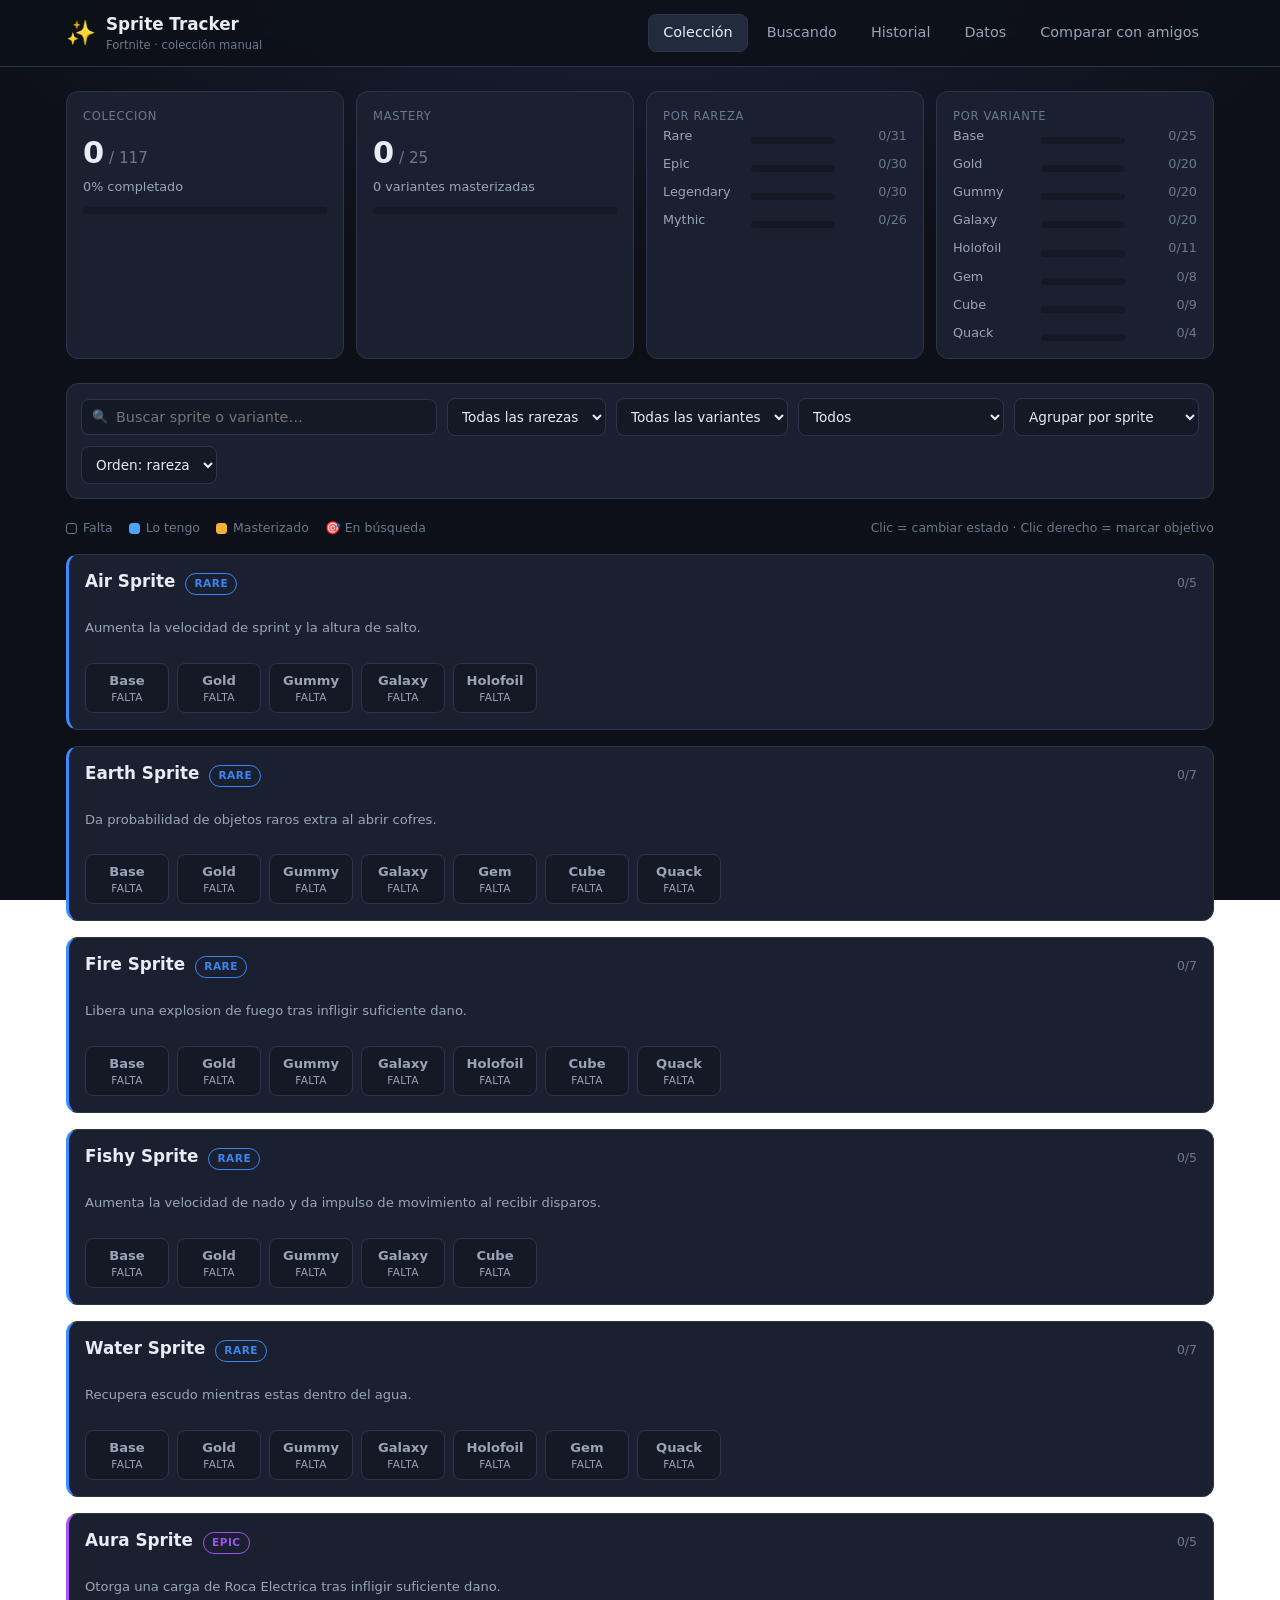
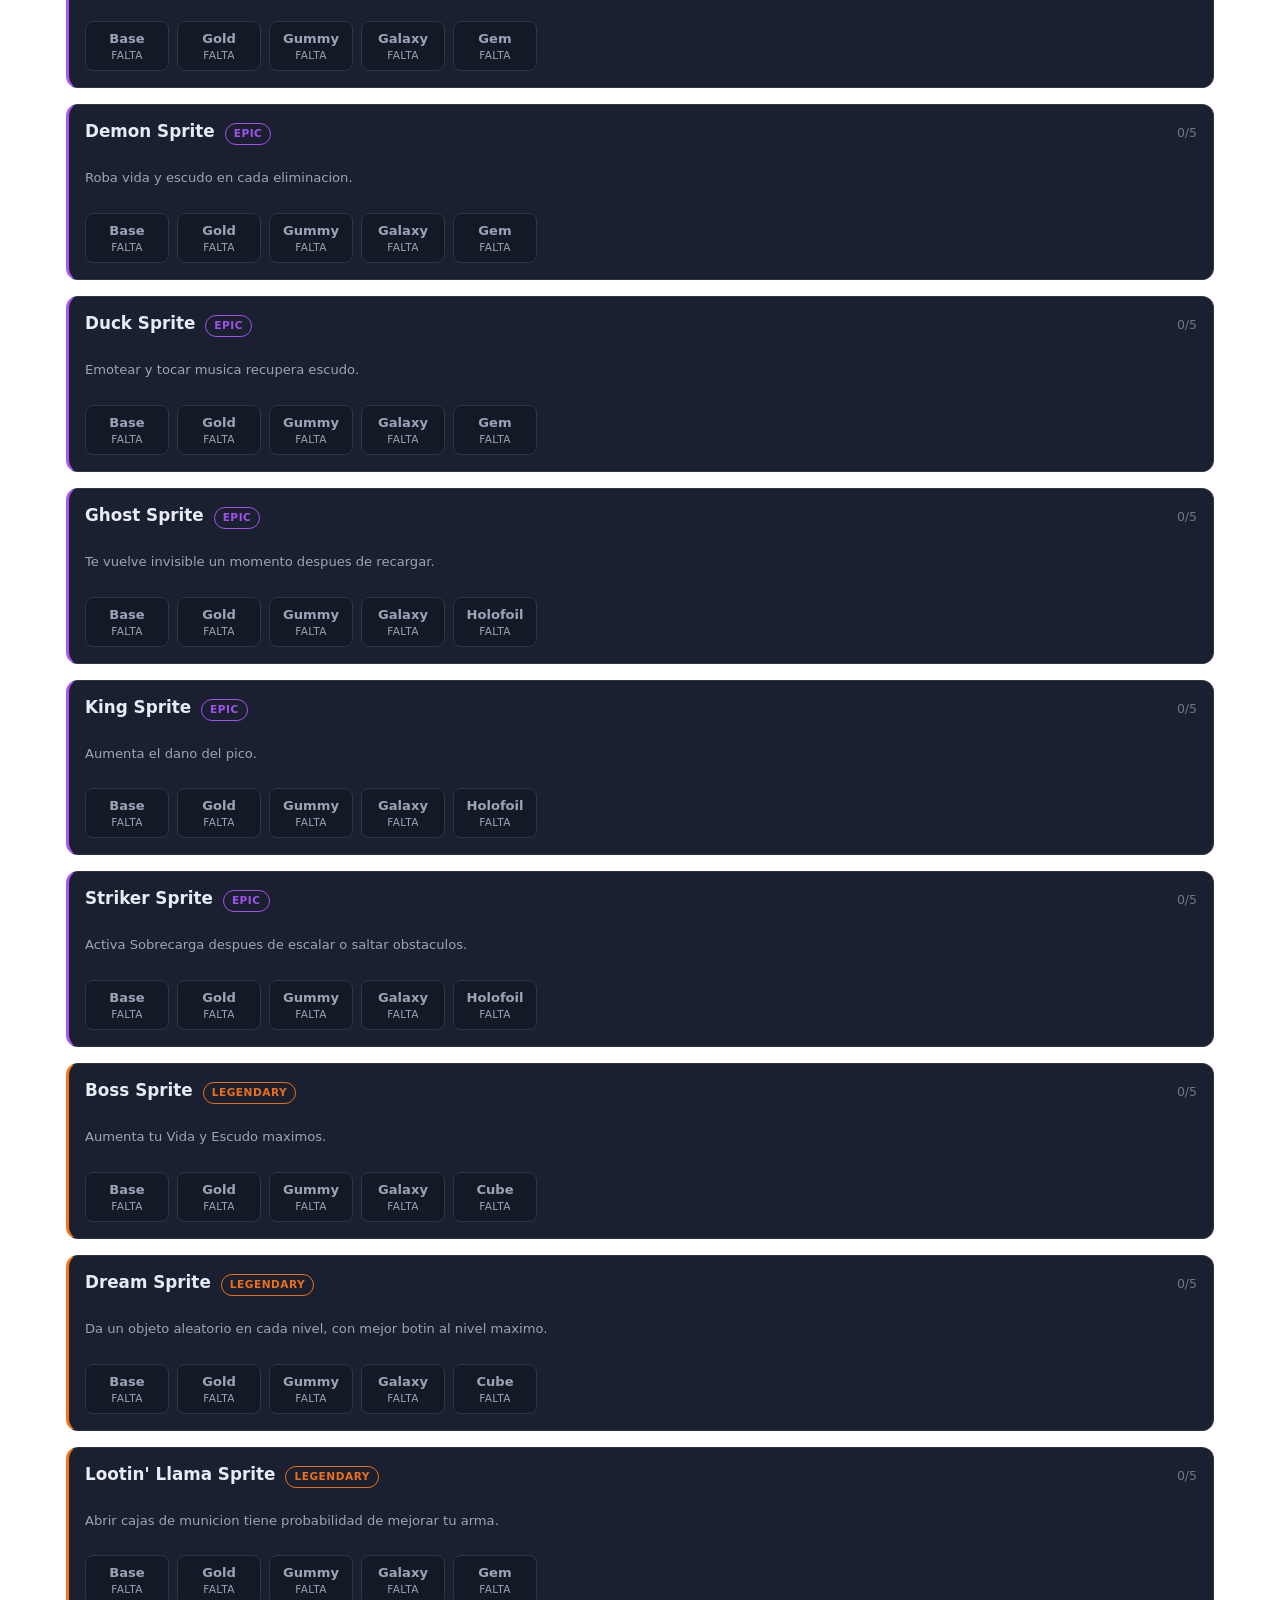
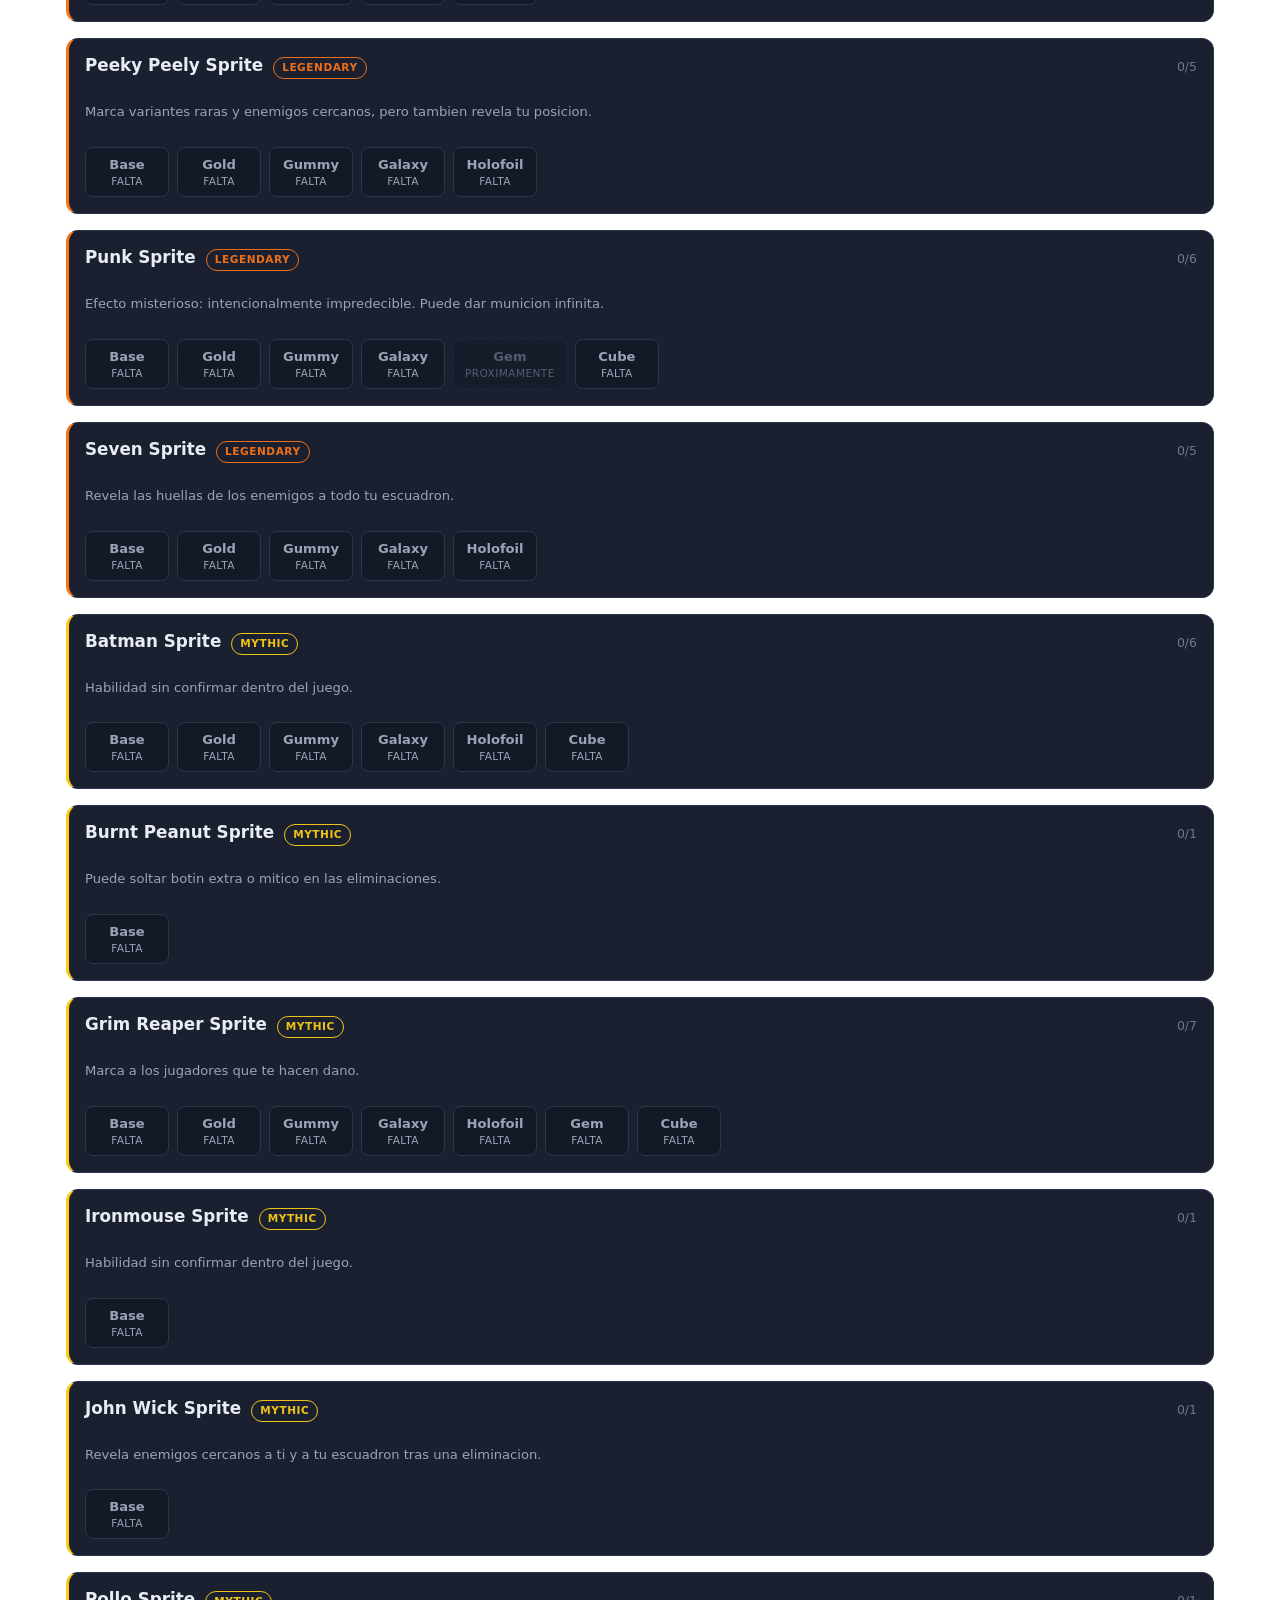
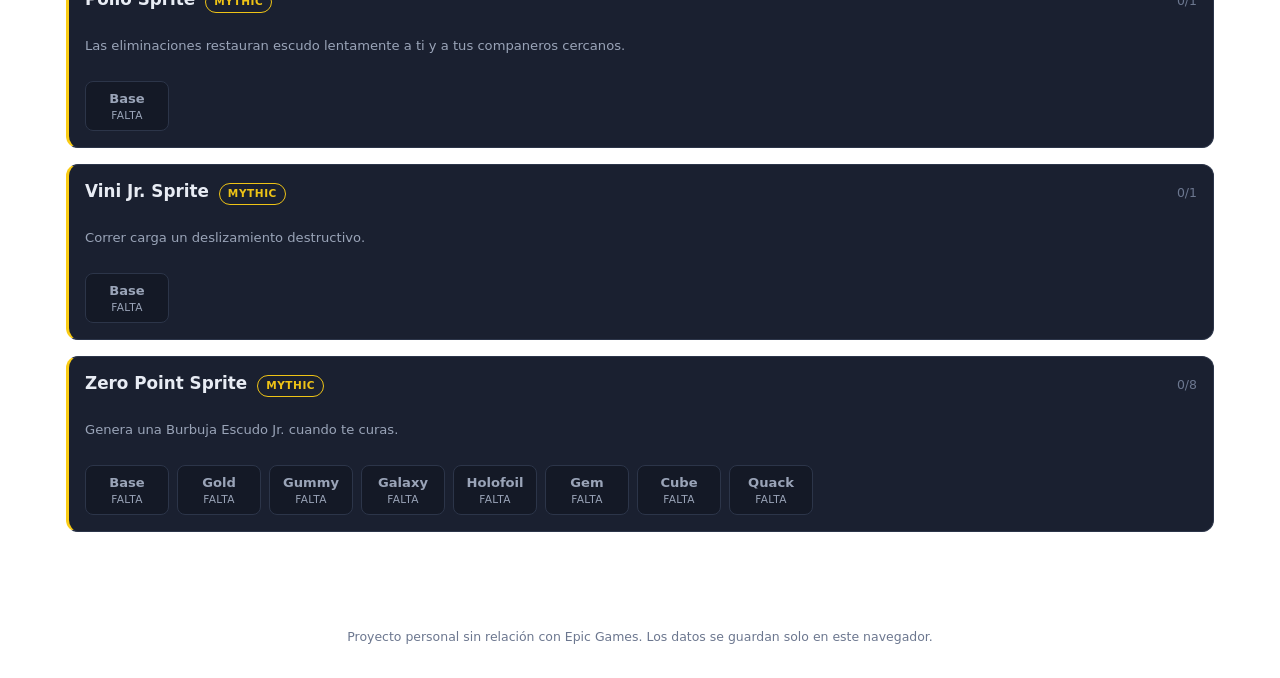
==== index.html @ b8245df4 "Sprite Tracker: checklist de Sprites de Fortnite Sitio estatico sin build ni servidor para llevar la" ====
<!DOCTYPE html>
<html lang="es">
<head>
<meta charset="utf-8">
<meta name="viewport" content="width=device-width, initial-scale=1">
<title>Sprite Tracker — Colección de Sprites de Fortnite</title>
<meta name="description" content="Checklist manual de los Sprites de Fortnite: variantes, mastery, estadísticas y comparación con amigos. Sin cuenta, sin servidor.">
<link rel="icon" href="data:image/svg+xml,<svg xmlns='http://www.w3.org/2000/svg' viewBox='0 0 100 100'><text y='.9em' font-size='90'>✨</text></svg>">
<link rel="stylesheet" href="css/styles.css">
</head>
<body>

<header class="topbar">
  <div class="topbar-inner">
    <div class="brand">
      <span class="logo">✨</span>
      <span>Sprite Tracker<small>Fortnite · colección manual</small></span>
    </div>
    <nav class="nav">
      <a href="#" data-tab="coleccion" class="active">Colección</a>
      <a href="#" data-tab="hunt">Buscando</a>
      <a href="#" data-tab="historial">Historial</a>
      <a href="#" data-tab="datos">Datos</a>
      <a href="compare.html">Comparar con amigos</a>
    </nav>
  </div>
</header>

<main class="wrap">

  <div id="error" hidden class="error-banner"></div>

  <div class="stats" id="stats"></div>

  <!-- ===== Colección ===== -->
  <section data-panel="coleccion">
    <div class="controls">
      <div class="search"><input id="search" type="search" placeholder="Buscar sprite o variante…" autocomplete="off"></div>
      <select id="f-rarity"><option value="all">Todas las rarezas</option></select>
      <select id="f-variant"><option value="all">Todas las variantes</option></select>
      <select id="f-status">
        <option value="all">Todos</option>
        <option value="missing">Me faltan</option>
        <option value="owned">Ya los tengo</option>
        <option value="mastered">Masterizados</option>
        <option value="hunt">En mi lista de búsqueda</option>
      </select>
      <select id="f-group">
        <option value="sprite">Agrupar por sprite</option>
        <option value="variant">Agrupar por variante</option>
        <option value="rarity">Agrupar por rareza</option>
      </select>
      <select id="f-sort">
        <option value="rarity">Orden: rareza</option>
        <option value="name">Orden: A-Z</option>
      </select>
    </div>

    <div class="legend">
      <span><i style="background:transparent"></i> Falta</span>
      <span><i style="background:#4da3ff;color:#4da3ff"></i> Lo tengo</span>
      <span><i style="background:#f2b134;color:#f2b134"></i> Masterizado</span>
      <span>🎯 En búsqueda</span>
      <span style="margin-left:auto">Clic = cambiar estado · Clic derecho = marcar objetivo</span>
    </div>

    <div class="groups" id="groups"></div>
  </section>

  <!-- ===== Buscando ahora ===== -->
  <section data-panel="hunt" hidden>
    <div class="card">
      <h2>🎯 Buscando ahora</h2>
      <p class="hint">Tus objetivos para la próxima partida. Al marcar uno como obtenido sale solo de esta lista.</p>
      <div id="hunt"></div>
    </div>
  </section>

  <!-- ===== Historial ===== -->
  <section data-panel="historial" hidden>
    <div class="card">
      <h2>📖 Historial</h2>
      <p class="hint">Cada variante con la fecha en la que la conseguiste, de la más reciente a la más antigua.</p>
      <div id="historial"></div>
    </div>
  </section>

  <!-- ===== Datos ===== -->
  <section data-panel="datos" hidden>
    <div class="card">
      <h2>🔗 Tu código para compartir</h2>
      <p class="hint">Toda tu colección cabe en este código. Mándaselo a un amigo y podrá comparar su lista con la tuya al instante. No hace falta que ninguno de los dos cree una cuenta.</p>
      <div class="code-box">
        <input id="my-code" readonly>
        <button class="btn btn-primary btn-sm" id="copy-code">Copiar código</button>
        <button class="btn btn-sm" id="copy-link">Copiar link</button>
      </div>
    </div>

    <div class="card">
      <h2>💾 Respaldo completo</h2>
      <p class="hint">El archivo JSON guarda todo: estados, fechas, notas, lista de búsqueda y amigos guardados. Úsalo para cambiar de navegador o de computadora.</p>
      <div class="row">
        <button class="btn btn-primary" id="export">Exportar JSON</button>
        <button class="btn" id="import-btn">Importar JSON</button>
        <input type="file" id="import" accept="application/json,.json" hidden>
        <button class="btn btn-danger" id="reset" style="margin-left:auto">Borrar todo</button>
      </div>
    </div>

    <div class="card">
      <h2>🧩 Actualizar el catálogo</h2>
      <p class="hint" id="catalog-info"></p>
      <p class="hint" style="margin:0">Cuando salga una temporada nueva solo hay que agregar los sprites al final de <code>data/sprites.json</code>. No se toca nada de código y los códigos compartidos siguen funcionando.</p>
    </div>
  </section>

</main>

<footer>
  Proyecto personal sin relación con Epic Games. Los datos se guardan solo en este navegador.
</footer>

<script type="module" src="js/app.js"></script>
</body>
</html>
---- css/styles.css ----
/* ===== Tokens ===== */
:root {
  --bg:        #0d1017;
  --bg-2:      #141926;
  --surface:   #1a2030;
  --surface-2: #222a3d;
  --line:      #2c3549;
  --text:      #e8ecf4;
  --text-dim:  #9aa4b8;
  --text-mute: #6c778f;
  --accent:    #4da3ff;
  --ok:        #35d07f;
  --warn:      #f5a524;
  --danger:    #f2555a;
  --gold:      #f2b134;

  --radius: 12px;
  --radius-sm: 8px;
  --shadow: 0 8px 24px rgba(0, 0, 0, .35);
  --font: 'Segoe UI', system-ui, -apple-system, sans-serif;
}

* { box-sizing: border-box; }

body {
  margin: 0;
  font-family: var(--font);
  background: radial-gradient(1200px 600px at 50% -10%, #1b2440 0%, var(--bg) 60%);
  background-attachment: fixed;
  color: var(--text);
  line-height: 1.5;
  min-height: 100vh;
}

h1, h2, h3 { margin: 0; line-height: 1.25; }
button { font-family: inherit; }

/* ===== Layout ===== */
.wrap { max-width: 1180px; margin: 0 auto; padding: 0 16px 64px; }

.topbar {
  position: sticky; top: 0; z-index: 30;
  background: rgba(13, 16, 23, .88);
  backdrop-filter: blur(12px);
  border-bottom: 1px solid var(--line);
}
.topbar-inner {
  max-width: 1180px; margin: 0 auto; padding: 12px 16px;
  display: flex; align-items: center; gap: 16px; flex-wrap: wrap;
}
.brand { display: flex; align-items: center; gap: 10px; font-weight: 700; font-size: 1.05rem; }
.brand .logo { font-size: 1.5rem; }
.brand small { display: block; font-weight: 400; font-size: .72rem; color: var(--text-mute); }

.nav { display: flex; gap: 4px; margin-left: auto; flex-wrap: wrap; }
.nav a {
  color: var(--text-dim); text-decoration: none; padding: 7px 14px;
  border-radius: var(--radius-sm); font-size: .9rem; font-weight: 500;
  border: 1px solid transparent;
}
.nav a:hover { background: var(--surface); color: var(--text); }
.nav a.active { background: var(--surface-2); color: var(--text); border-color: var(--line); }

/* ===== Botones ===== */
.btn {
  background: var(--surface); color: var(--text);
  border: 1px solid var(--line); border-radius: var(--radius-sm);
  padding: 8px 14px; font-size: .875rem; font-weight: 500; cursor: pointer;
  transition: background .12s, border-color .12s;
}
.btn:hover { background: var(--surface-2); border-color: #3a4762; }
.btn-primary { background: var(--accent); border-color: var(--accent); color: #06101f; font-weight: 600; }
.btn-primary:hover { background: #6bb4ff; border-color: #6bb4ff; }
.btn-danger:hover { background: #3a1f24; border-color: var(--danger); color: #ffb3b6; }
.btn-sm { padding: 5px 10px; font-size: .8rem; }

/* ===== Panel de estadisticas ===== */
.stats { display: grid; grid-template-columns: repeat(auto-fit, minmax(210px, 1fr)); gap: 12px; margin: 24px 0; }
.stat {
  background: var(--surface); border: 1px solid var(--line);
  border-radius: var(--radius); padding: 16px;
}
.stat-label { font-size: .72rem; text-transform: uppercase; letter-spacing: .06em; color: var(--text-mute); }
.stat-value { font-size: 1.9rem; font-weight: 700; margin: 4px 0 2px; font-variant-numeric: tabular-nums; }
.stat-value small { font-size: .95rem; font-weight: 500; color: var(--text-mute); }
.stat-sub { font-size: .8rem; color: var(--text-dim); }

.bar { height: 7px; background: var(--bg-2); border-radius: 99px; overflow: hidden; margin-top: 10px; }
.bar > i { display: block; height: 100%; border-radius: 99px; background: var(--accent); transition: width .3s; }

.breakdown { display: grid; gap: 9px; }
.breakdown-row { display: grid; grid-template-columns: 78px 1fr 62px; gap: 10px; align-items: center; font-size: .8rem; }
.breakdown-row .name { color: var(--text-dim); white-space: nowrap; overflow: hidden; text-overflow: ellipsis; }
.breakdown-row .num { text-align: right; color: var(--text-mute); font-variant-numeric: tabular-nums; }

/* ===== Controles ===== */
.controls {
  background: var(--surface); border: 1px solid var(--line);
  border-radius: var(--radius); padding: 14px; margin-bottom: 20px;
  display: flex; gap: 10px; flex-wrap: wrap; align-items: center;
}
.search { flex: 1 1 220px; position: relative; }
.search input {
  width: 100%; padding: 9px 12px 9px 34px;
  background: var(--bg-2); border: 1px solid var(--line); border-radius: var(--radius-sm);
  color: var(--text); font-size: .9rem; font-family: inherit;
}
.search input:focus { outline: none; border-color: var(--accent); }
.search::before { content: '🔍'; position: absolute; left: 11px; top: 50%; transform: translateY(-50%); font-size: .82rem; opacity: .6; }

select {
  padding: 9px 10px; background: var(--bg-2); color: var(--text);
  border: 1px solid var(--line); border-radius: var(--radius-sm);
  font-size: .85rem; font-family: inherit; cursor: pointer;
}
select:focus { outline: none; border-color: var(--accent); }

/* ===== Grid de sprites ===== */
.groups { display: grid; gap: 16px; }

.group {
  background: var(--surface); border: 1px solid var(--line);
  border-left: 3px solid var(--group-color, var(--line));
  border-radius: var(--radius); padding: 16px;
}
.group-head { display: flex; align-items: baseline; gap: 10px; flex-wrap: wrap; margin-bottom: 12px; }
.group-title { font-size: 1.05rem; font-weight: 650; }
.group-meta { font-size: .82rem; color: var(--text-dim); flex: 1 1 100%; }
.group-count {
  margin-left: auto; font-size: .78rem; color: var(--text-mute);
  font-variant-numeric: tabular-nums; white-space: nowrap;
}

.pill {
  font-size: .66rem; font-weight: 700; text-transform: uppercase; letter-spacing: .05em;
  padding: 2px 8px; border-radius: 99px; border: 1px solid currentColor; opacity: .95;
}

.variants { display: flex; gap: 8px; flex-wrap: wrap; }

/* ===== Botones de variante (el corazon del checklist) ===== */
.chip {
  display: flex; flex-direction: column; align-items: center; gap: 3px;
  min-width: 84px; padding: 9px 11px;
  background: var(--bg-2); color: var(--text-dim);
  border: 1.5px solid var(--line); border-radius: var(--radius-sm);
  cursor: pointer; position: relative;
  transition: transform .1s, border-color .12s, background .12s;
}
.chip:hover { transform: translateY(-2px); border-color: var(--chip-color); }
.chip .chip-name { font-size: .82rem; font-weight: 600; }
.chip .chip-state { font-size: .66rem; letter-spacing: .04em; text-transform: uppercase; }

.chip[data-status="1"] {
  background: color-mix(in srgb, var(--chip-color) 18%, var(--bg-2));
  border-color: var(--chip-color);
  color: var(--text);
}
.chip[data-status="2"] {
  background: color-mix(in srgb, var(--chip-color) 32%, var(--bg-2));
  border-color: var(--gold);
  color: #fff;
  box-shadow: 0 0 0 1px rgba(242, 177, 52, .35), 0 0 14px rgba(242, 177, 52, .18);
}
.chip[data-status="2"] .chip-state { color: var(--gold); }

.chip.hunted::after {
  content: '🎯'; position: absolute; top: -7px; right: -7px; font-size: .8rem;
  background: var(--bg); border-radius: 99px; padding: 1px 2px; line-height: 1;
}
.chip.unreleased { opacity: .45; border-style: dashed; cursor: not-allowed; }
.chip.unreleased:hover { transform: none; }

/* ===== Vista de comparacion ===== */
.compare-grid { display: grid; grid-template-columns: repeat(auto-fit, minmax(260px, 1fr)); gap: 14px; }
.bucket { background: var(--surface); border: 1px solid var(--line); border-radius: var(--radius); padding: 14px; }
.bucket h3 { font-size: .95rem; display: flex; align-items: center; gap: 8px; margin-bottom: 4px; }
.bucket .count { margin-left: auto; font-size: .8rem; color: var(--text-mute); font-variant-numeric: tabular-nums; }
.bucket-mine   { border-top: 3px solid var(--ok); }
.bucket-theirs { border-top: 3px solid var(--warn); }
.bucket-both   { border-top: 3px solid var(--accent); }
.bucket-none   { border-top: 3px solid var(--text-mute); }
.bucket ul { list-style: none; margin: 10px 0 0; padding: 0; max-height: 340px; overflow-y: auto; }
.bucket li {
  font-size: .82rem; padding: 5px 0; color: var(--text-dim);
  border-bottom: 1px solid rgba(255, 255, 255, .04);
  display: flex; gap: 8px; align-items: center;
}
.bucket li .v { font-size: .68rem; padding: 1px 7px; border-radius: 99px; border: 1px solid currentColor; }
.bucket .empty { color: var(--text-mute); font-size: .82rem; font-style: italic; padding: 8px 0; }

.code-box {
  display: flex; gap: 8px; flex-wrap: wrap; align-items: center;
  background: var(--bg-2); border: 1px solid var(--line);
  border-radius: var(--radius-sm); padding: 10px;
}
.code-box input {
  flex: 1 1 240px; background: transparent; border: none; color: var(--text);
  font-family: ui-monospace, 'Cascadia Code', Consolas, monospace; font-size: .82rem;
}
.code-box input:focus { outline: none; }

/* ===== Varios ===== */
.card { background: var(--surface); border: 1px solid var(--line); border-radius: var(--radius); padding: 18px; margin-bottom: 16px; }
.card h2 { font-size: 1.05rem; margin-bottom: 4px; }
.card p.hint { color: var(--text-dim); font-size: .85rem; margin: 0 0 14px; }

.row { display: flex; gap: 10px; flex-wrap: wrap; align-items: center; }

.timeline { list-style: none; margin: 0; padding: 0; }
.timeline li {
  display: grid; grid-template-columns: 96px 1fr; gap: 12px;
  padding: 9px 0; border-bottom: 1px solid var(--line); font-size: .86rem;
}
.timeline .date { color: var(--text-mute); font-variant-numeric: tabular-nums; font-size: .8rem; }

.toast {
  position: fixed; bottom: 20px; left: 50%; transform: translateX(-50%);
  background: var(--surface-2); border: 1px solid var(--line); color: var(--text);
  padding: 11px 20px; border-radius: 99px; box-shadow: var(--shadow);
  font-size: .87rem; z-index: 100; animation: pop .2s ease-out;
}
.toast.error { border-color: var(--danger); color: #ffb3b6; }
@keyframes pop { from { opacity: 0; transform: translate(-50%, 10px); } }

.error-banner {
  background: #3a1f24; border: 1px solid var(--danger); color: #ffc9cb;
  padding: 14px 16px; border-radius: var(--radius); margin: 24px 0;
  white-space: pre-wrap; font-size: .87rem;
}

.empty-state { text-align: center; padding: 48px 16px; color: var(--text-mute); }
.empty-state .big { font-size: 2.5rem; display: block; margin-bottom: 8px; }

.legend { display: flex; gap: 16px; flex-wrap: wrap; font-size: .78rem; color: var(--text-mute); margin-bottom: 16px; }
.legend span { display: flex; align-items: center; gap: 6px; }
.legend i { width: 11px; height: 11px; border-radius: 3px; border: 1.5px solid currentColor; display: inline-block; }

footer { text-align: center; color: var(--text-mute); font-size: .78rem; padding: 32px 16px; }
footer a { color: var(--text-dim); }

@media (max-width: 560px) {
  .chip { min-width: 0; flex: 1 1 calc(50% - 4px); }
  .stat-value { font-size: 1.6rem; }
  .breakdown-row { grid-template-columns: 66px 1fr 56px; }
}
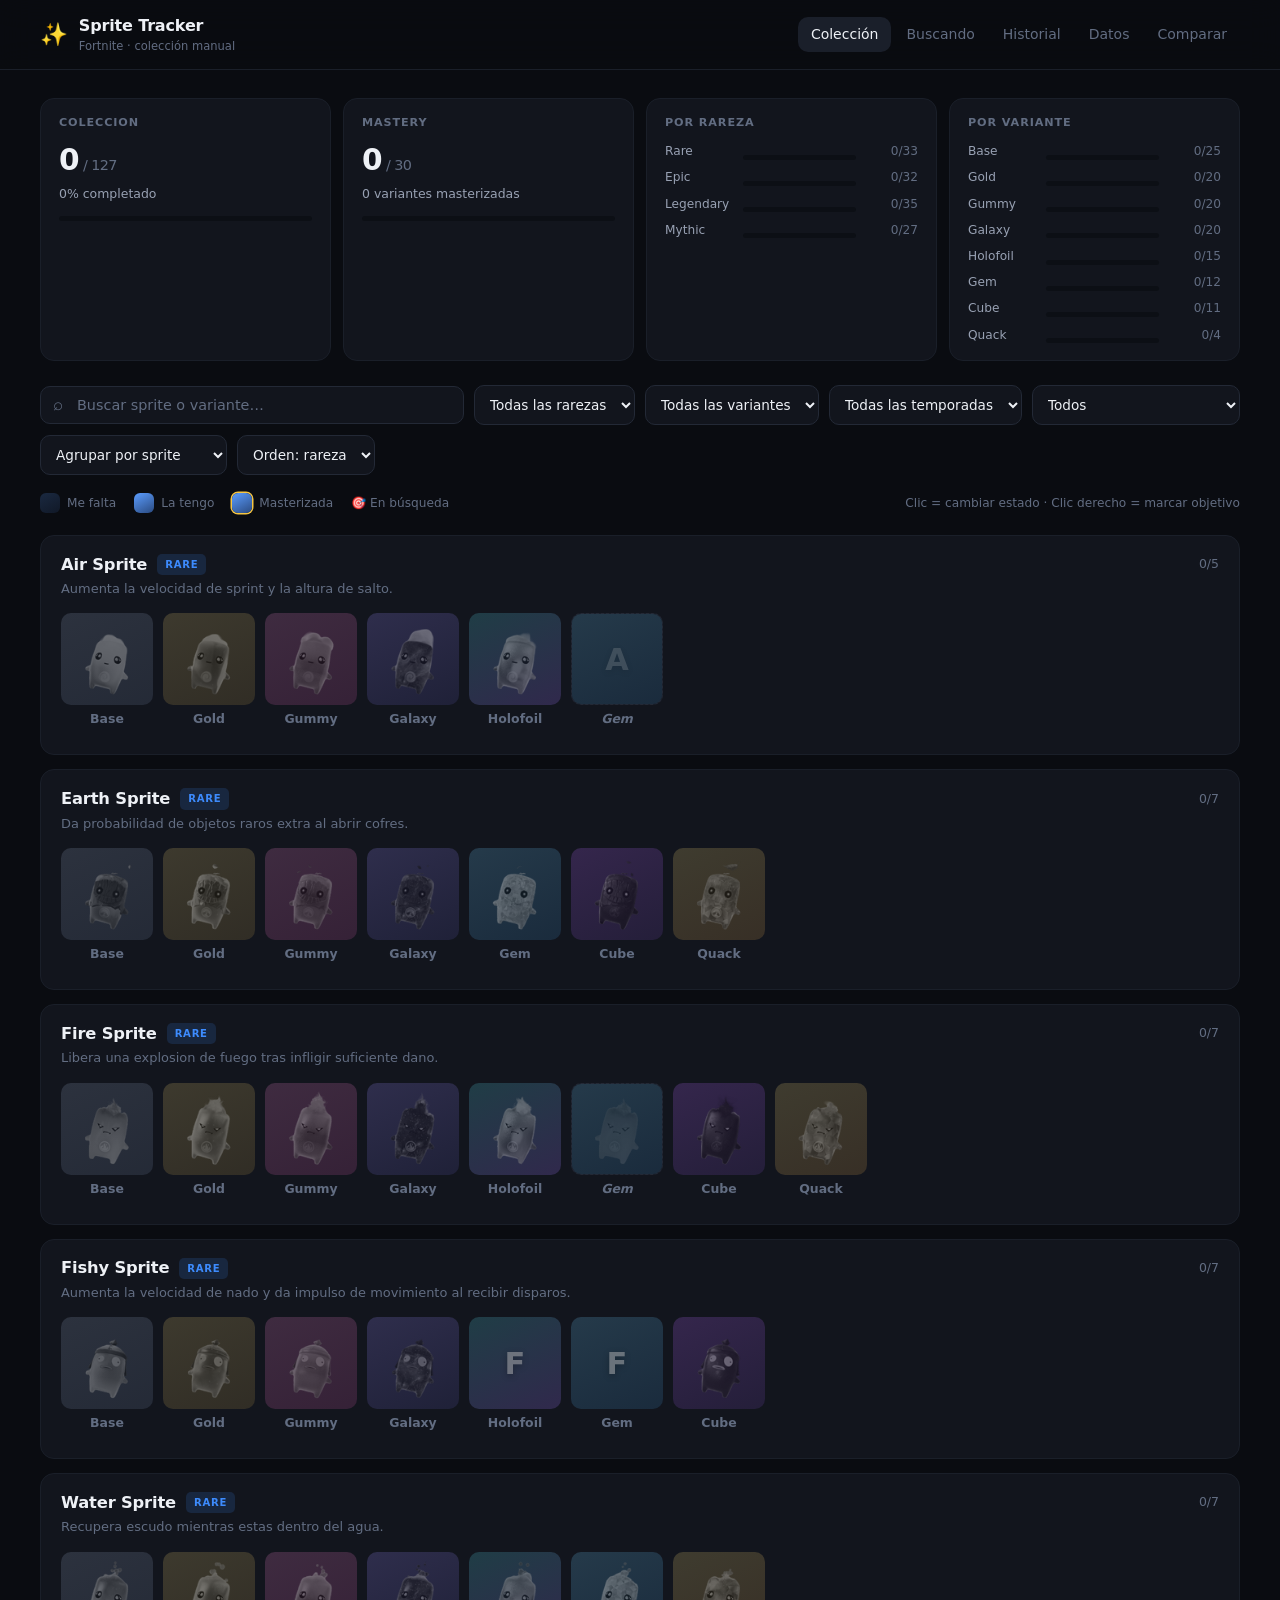
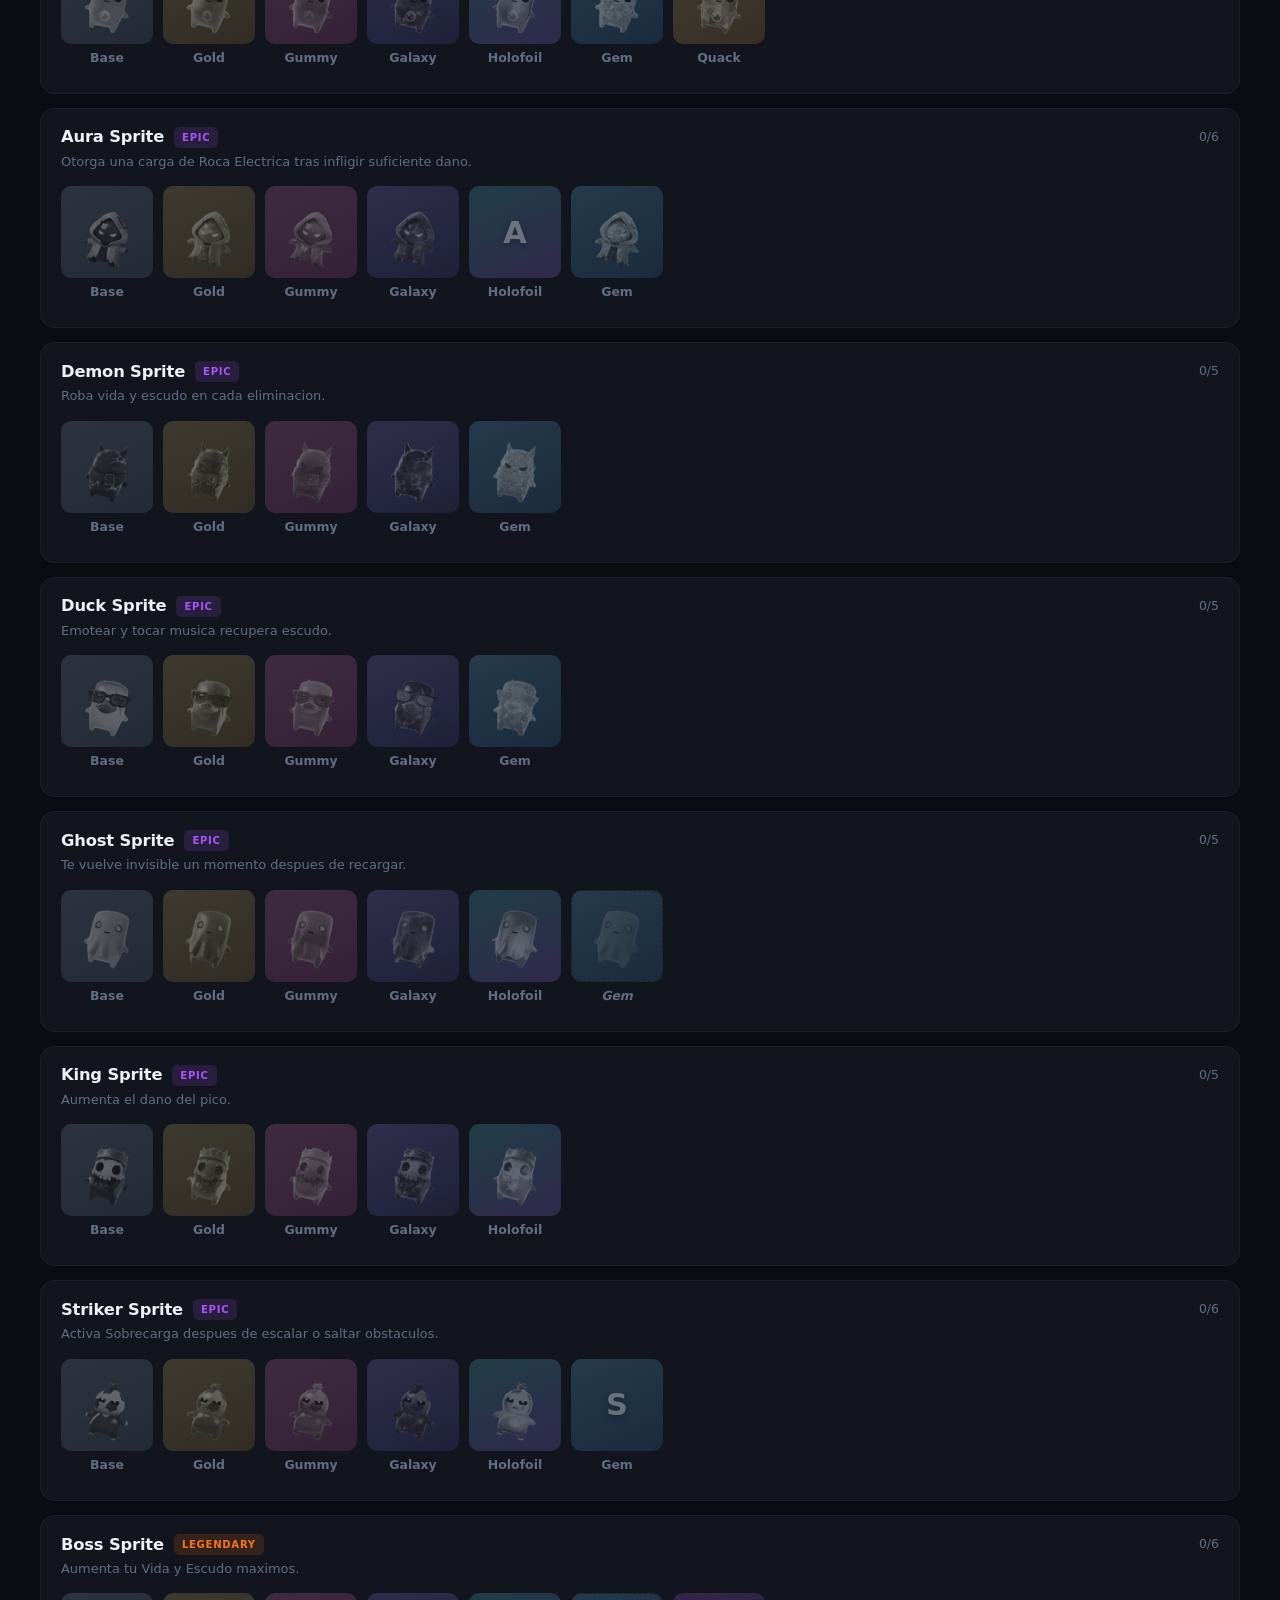
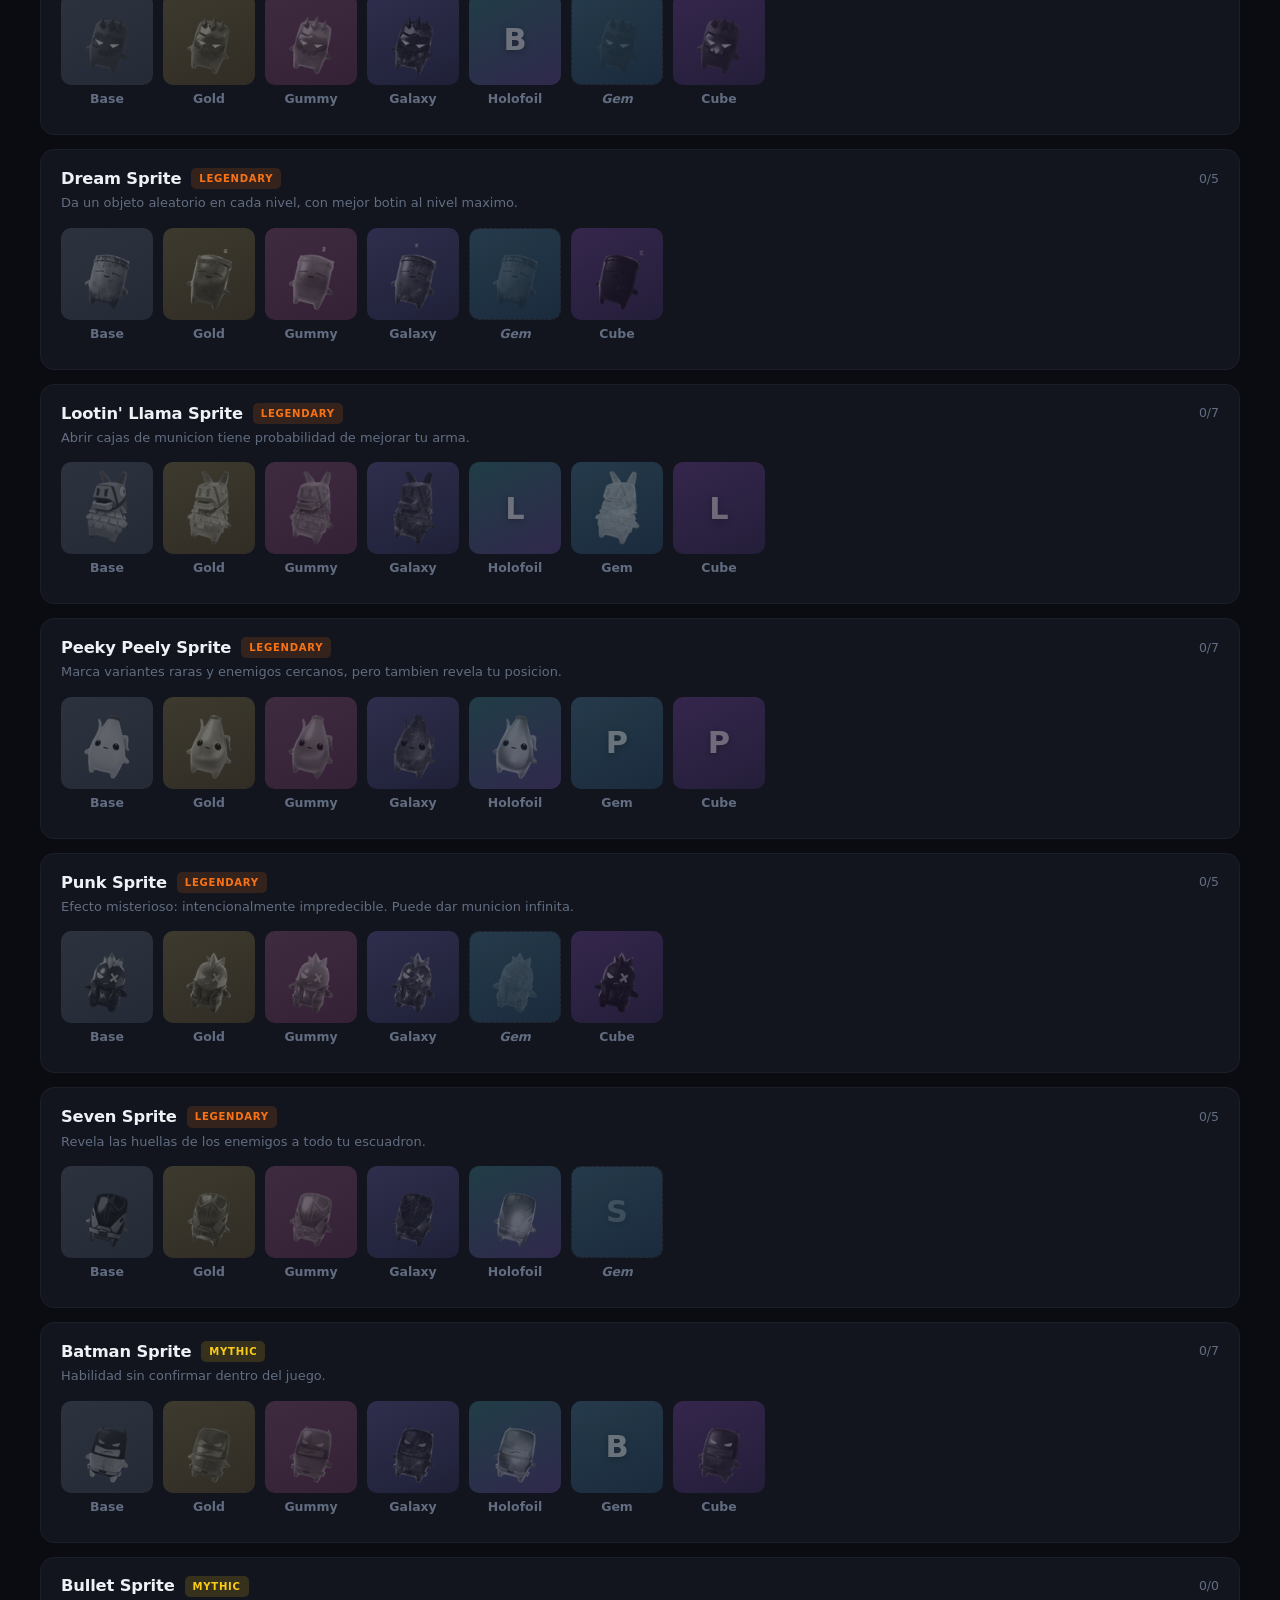
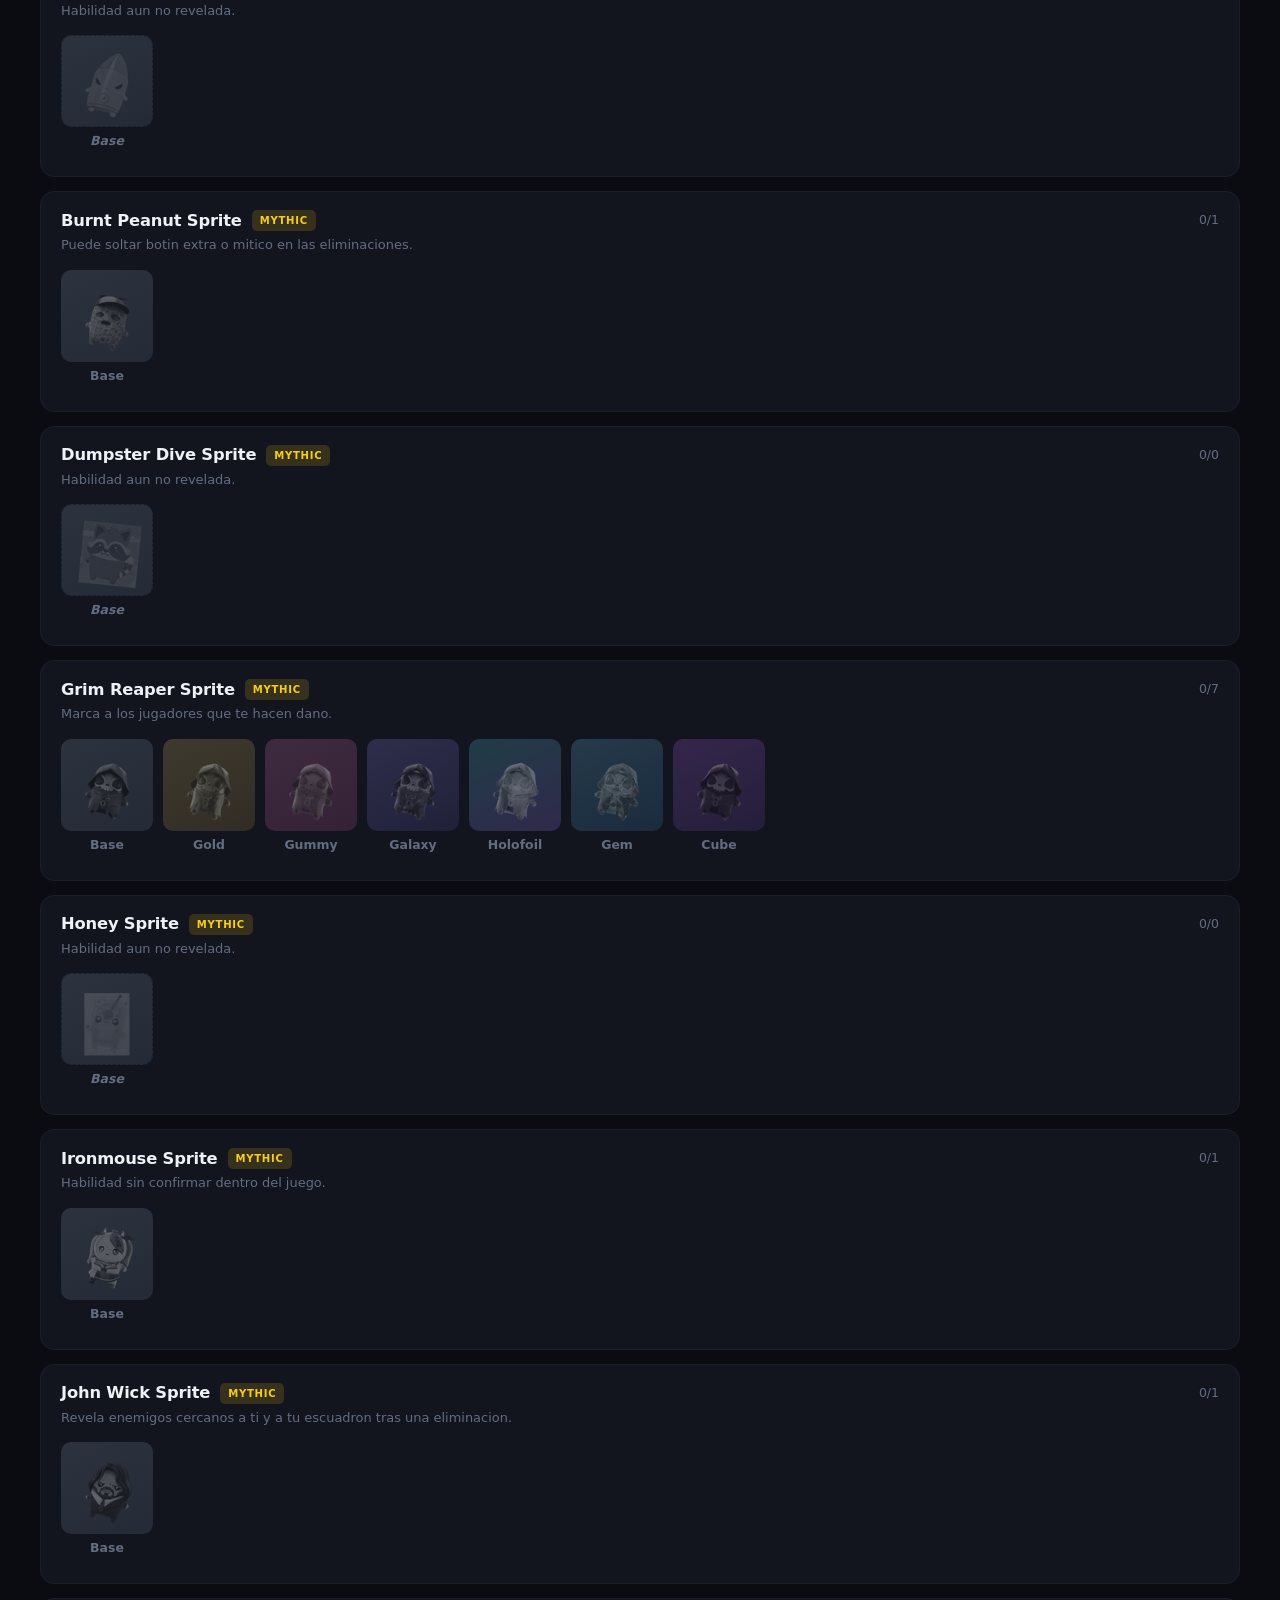
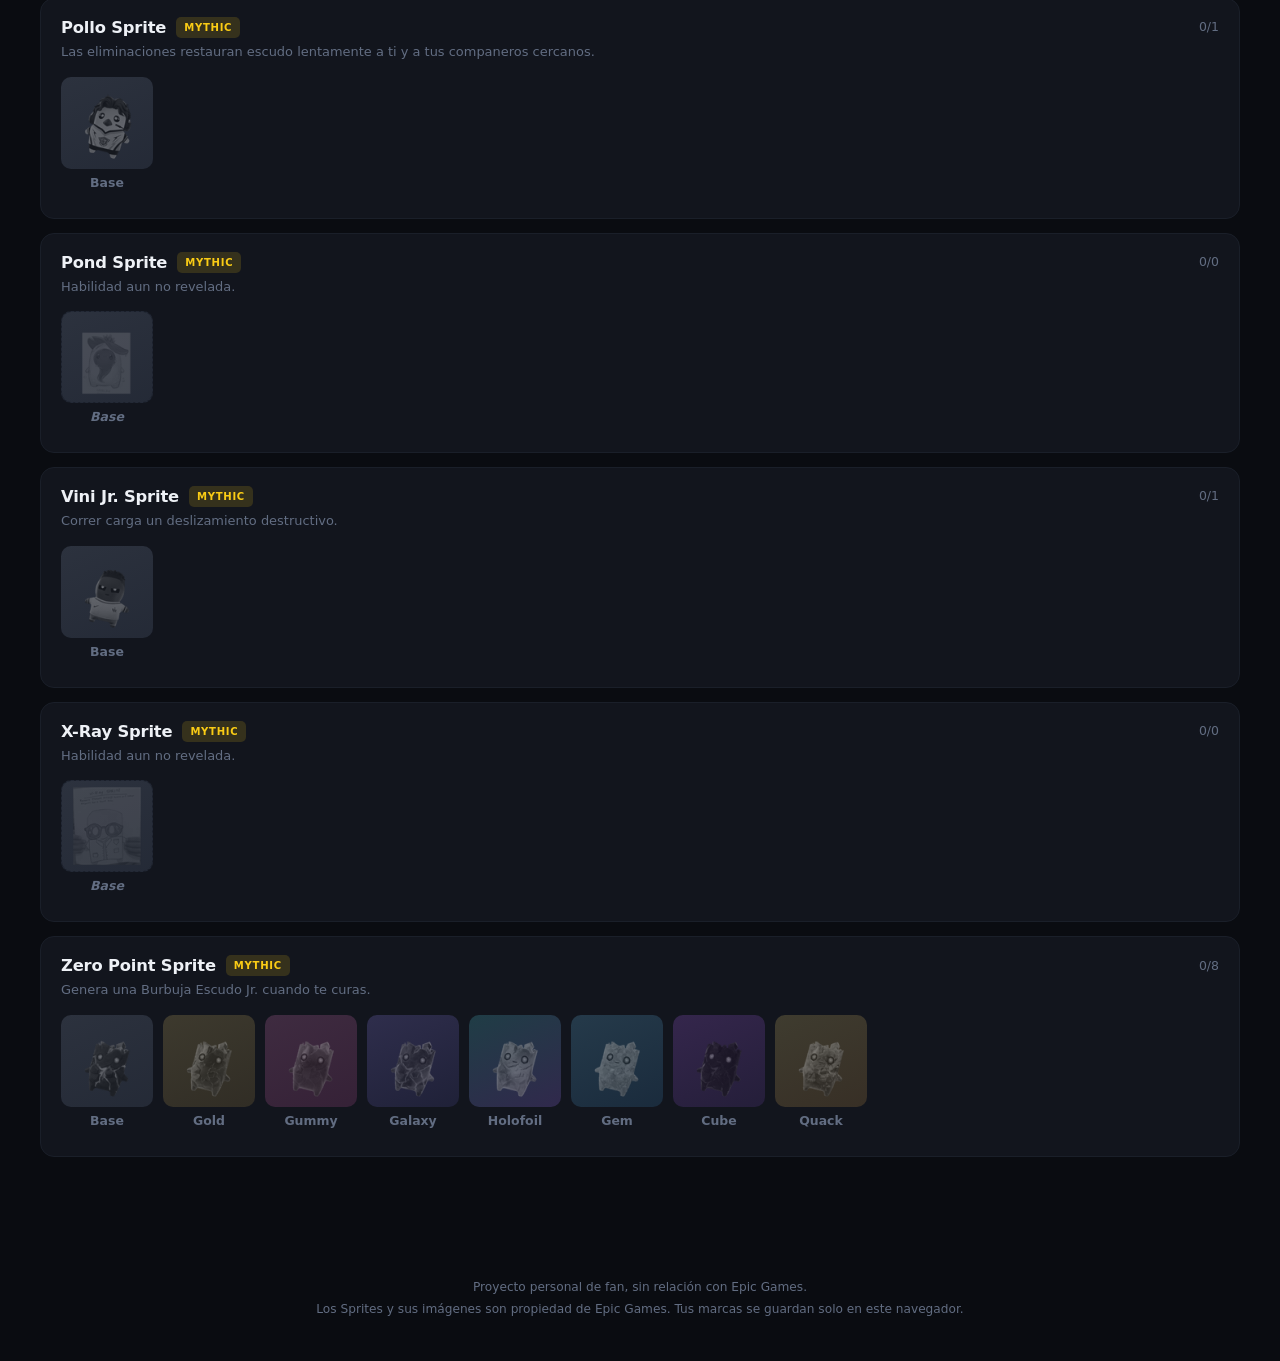
==== commit 845349db: "Imagenes, rediseno por variante, seguridad y documentacion Separa el orden de codificacion del de pr" ====
--- a/index.html
+++ b/index.html
@@ -2,9 +2,11 @@
 <html lang="es">
 <head>
 <meta charset="utf-8">
+<meta http-equiv="Content-Security-Policy" content="default-src 'none'; script-src 'self'; style-src 'self' 'unsafe-inline'; img-src 'self' data:; connect-src 'self'; base-uri 'none'; form-action 'none'">
 <meta name="viewport" content="width=device-width, initial-scale=1">
+<meta name="color-scheme" content="dark">
 <title>Sprite Tracker — Colección de Sprites de Fortnite</title>
-<meta name="description" content="Checklist manual de los Sprites de Fortnite: variantes, mastery, estadísticas y comparación con amigos. Sin cuenta, sin servidor.">
+<meta name="description" content="Checklist de los Sprites de Fortnite: variantes, mastery, estadísticas y comparación con amigos. Sin cuenta, sin servidor.">
 <link rel="icon" href="data:image/svg+xml,<svg xmlns='http://www.w3.org/2000/svg' viewBox='0 0 100 100'><text y='.9em' font-size='90'>✨</text></svg>">
 <link rel="stylesheet" href="css/styles.css">
 </head>
@@ -21,7 +23,7 @@
       <a href="#" data-tab="hunt">Buscando</a>
       <a href="#" data-tab="historial">Historial</a>
       <a href="#" data-tab="datos">Datos</a>
-      <a href="compare.html">Comparar con amigos</a>
+      <a href="compare.html">Comparar</a>
     </nav>
   </div>
 </header>
@@ -38,6 +40,7 @@
       <div class="search"><input id="search" type="search" placeholder="Buscar sprite o variante…" autocomplete="off"></div>
       <select id="f-rarity"><option value="all">Todas las rarezas</option></select>
       <select id="f-variant"><option value="all">Todas las variantes</option></select>
+      <select id="f-season"><option value="all">Todas las temporadas</option></select>
       <select id="f-status">
         <option value="all">Todos</option>
         <option value="missing">Me faltan</option>
@@ -57,9 +60,9 @@
     </div>
 
     <div class="legend">
-      <span><i style="background:transparent"></i> Falta</span>
-      <span><i style="background:#4da3ff;color:#4da3ff"></i> Lo tengo</span>
-      <span><i style="background:#f2b134;color:#f2b134"></i> Masterizado</span>
+      <span><i class="dim"></i> Me falta</span>
+      <span><i></i> La tengo</span>
+      <span><i class="master"></i> Masterizada</span>
       <span>🎯 En búsqueda</span>
       <span style="margin-left:auto">Clic = cambiar estado · Clic derecho = marcar objetivo</span>
     </div>
@@ -89,7 +92,7 @@
   <section data-panel="datos" hidden>
     <div class="card">
       <h2>🔗 Tu código para compartir</h2>
-      <p class="hint">Toda tu colección cabe en este código. Mándaselo a un amigo y podrá comparar su lista con la tuya al instante. No hace falta que ninguno de los dos cree una cuenta.</p>
+      <p class="hint">Toda tu colección cabe en este código. Mándaselo a un amigo y podrá comparar su lista con la tuya al instante, sin que ninguno de los dos cree una cuenta. Viaja después del <code>#</code> de la URL, así que ni GitHub ve qué sprites tienes.</p>
       <div class="code-box">
         <input id="my-code" readonly>
         <button class="btn btn-primary btn-sm" id="copy-code">Copiar código</button>
@@ -109,16 +112,17 @@
     </div>
 
     <div class="card">
-      <h2>🧩 Actualizar el catálogo</h2>
+      <h2>🧩 Catálogo</h2>
       <p class="hint" id="catalog-info"></p>
-      <p class="hint" style="margin:0">Cuando salga una temporada nueva solo hay que agregar los sprites al final de <code>data/sprites.json</code>. No se toca nada de código y los códigos compartidos siguen funcionando.</p>
+      <p class="hint" style="margin:0">Cuando salga una temporada nueva solo hay que agregar los sprites al final de <code>data/sprites.json</code> y sus claves al final de <code>codeOrder</code>. No se toca nada de código y los links ya compartidos siguen funcionando.</p>
     </div>
   </section>
 
 </main>
 
 <footer>
-  Proyecto personal sin relación con Epic Games. Los datos se guardan solo en este navegador.
+  Proyecto personal de fan, sin relación con Epic Games.<br>
+  Los Sprites y sus imágenes son propiedad de Epic Games. Tus marcas se guardan solo en este navegador.
 </footer>
 
 <script type="module" src="js/app.js"></script>
--- a/css/styles.css
+++ b/css/styles.css
@@ -1,22 +1,28 @@
-/* ===== Tokens ===== */
+/* =========================================================
+   Sprite Tracker — sistema visual
+   Estructura minimalista, color pleno por variante.
+   Los colores de variante NO viven aqui: los inyecta render.js
+   desde data/sprites.json como --v1 / --v2, para que agregar
+   una variante nueva no obligue a tocar el CSS.
+   ========================================================= */
+
 :root {
-  --bg:        #0d1017;
-  --bg-2:      #141926;
-  --surface:   #1a2030;
-  --surface-2: #222a3d;
-  --line:      #2c3549;
-  --text:      #e8ecf4;
-  --text-dim:  #9aa4b8;
-  --text-mute: #6c778f;
-  --accent:    #4da3ff;
-  --ok:        #35d07f;
-  --warn:      #f5a524;
-  --danger:    #f2555a;
-  --gold:      #f2b134;
-
-  --radius: 12px;
-  --radius-sm: 8px;
-  --shadow: 0 8px 24px rgba(0, 0, 0, .35);
+  --bg:        #0a0c11;
+  --surface:   #12151d;
+  --surface-2: #1a1f2a;
+  --line:      #232936;
+  --line-soft: #1a1f29;
+  --text:      #eef1f6;
+  --text-dim:  #98a1b3;
+  --text-mute: #626d82;
+  --accent:    #5b9dff;
+  --gold:      #f5c542;
+  --ok:        #34d399;
+  --warn:      #fbbf24;
+  --danger:    #f87171;
+
+  --r:    14px;
+  --r-sm: 10px;
   --font: 'Segoe UI', system-ui, -apple-system, sans-serif;
 }
 
@@ -25,222 +31,300 @@
 body {
   margin: 0;
   font-family: var(--font);
-  background: radial-gradient(1200px 600px at 50% -10%, #1b2440 0%, var(--bg) 60%);
-  background-attachment: fixed;
+  background: var(--bg);
   color: var(--text);
   line-height: 1.5;
   min-height: 100vh;
-}
-
-h1, h2, h3 { margin: 0; line-height: 1.25; }
-button { font-family: inherit; }
-
-/* ===== Layout ===== */
-.wrap { max-width: 1180px; margin: 0 auto; padding: 0 16px 64px; }
+  -webkit-font-smoothing: antialiased;
+}
+
+h1, h2, h3 { margin: 0; line-height: 1.2; font-weight: 600; }
+button, input, select { font-family: inherit; }
+
+.wrap { max-width: 1240px; margin: 0 auto; padding: 0 20px 80px; }
+
+/* ================= Barra superior ================= */
 
 .topbar {
   position: sticky; top: 0; z-index: 30;
-  background: rgba(13, 16, 23, .88);
-  backdrop-filter: blur(12px);
-  border-bottom: 1px solid var(--line);
+  background: rgba(10, 12, 17, .82);
+  backdrop-filter: blur(16px);
+  border-bottom: 1px solid var(--line-soft);
 }
 .topbar-inner {
-  max-width: 1180px; margin: 0 auto; padding: 12px 16px;
-  display: flex; align-items: center; gap: 16px; flex-wrap: wrap;
-}
-.brand { display: flex; align-items: center; gap: 10px; font-weight: 700; font-size: 1.05rem; }
-.brand .logo { font-size: 1.5rem; }
-.brand small { display: block; font-weight: 400; font-size: .72rem; color: var(--text-mute); }
-
-.nav { display: flex; gap: 4px; margin-left: auto; flex-wrap: wrap; }
+  max-width: 1240px; margin: 0 auto; padding: 14px 20px;
+  display: flex; align-items: center; gap: 20px; flex-wrap: wrap;
+}
+.brand { display: flex; align-items: center; gap: 11px; font-weight: 600; font-size: 1rem; letter-spacing: -.01em; }
+.brand .logo { font-size: 1.4rem; }
+.brand small { display: block; font-weight: 400; font-size: .72rem; color: var(--text-mute); letter-spacing: 0; }
+
+.nav { display: flex; gap: 2px; margin-left: auto; flex-wrap: wrap; }
 .nav a {
-  color: var(--text-dim); text-decoration: none; padding: 7px 14px;
-  border-radius: var(--radius-sm); font-size: .9rem; font-weight: 500;
-  border: 1px solid transparent;
-}
-.nav a:hover { background: var(--surface); color: var(--text); }
-.nav a.active { background: var(--surface-2); color: var(--text); border-color: var(--line); }
-
-/* ===== Botones ===== */
+  color: var(--text-mute); text-decoration: none; padding: 7px 13px;
+  border-radius: var(--r-sm); font-size: .875rem; font-weight: 500;
+  transition: color .15s, background .15s;
+}
+.nav a:hover { color: var(--text); background: var(--surface); }
+.nav a.active { color: var(--text); background: var(--surface-2); }
+
+/* ================= Botones ================= */
+
 .btn {
-  background: var(--surface); color: var(--text);
-  border: 1px solid var(--line); border-radius: var(--radius-sm);
-  padding: 8px 14px; font-size: .875rem; font-weight: 500; cursor: pointer;
-  transition: background .12s, border-color .12s;
-}
-.btn:hover { background: var(--surface-2); border-color: #3a4762; }
-.btn-primary { background: var(--accent); border-color: var(--accent); color: #06101f; font-weight: 600; }
-.btn-primary:hover { background: #6bb4ff; border-color: #6bb4ff; }
-.btn-danger:hover { background: #3a1f24; border-color: var(--danger); color: #ffb3b6; }
-.btn-sm { padding: 5px 10px; font-size: .8rem; }
-
-/* ===== Panel de estadisticas ===== */
-.stats { display: grid; grid-template-columns: repeat(auto-fit, minmax(210px, 1fr)); gap: 12px; margin: 24px 0; }
-.stat {
-  background: var(--surface); border: 1px solid var(--line);
-  border-radius: var(--radius); padding: 16px;
-}
-.stat-label { font-size: .72rem; text-transform: uppercase; letter-spacing: .06em; color: var(--text-mute); }
-.stat-value { font-size: 1.9rem; font-weight: 700; margin: 4px 0 2px; font-variant-numeric: tabular-nums; }
-.stat-value small { font-size: .95rem; font-weight: 500; color: var(--text-mute); }
-.stat-sub { font-size: .8rem; color: var(--text-dim); }
-
-.bar { height: 7px; background: var(--bg-2); border-radius: 99px; overflow: hidden; margin-top: 10px; }
-.bar > i { display: block; height: 100%; border-radius: 99px; background: var(--accent); transition: width .3s; }
-
-.breakdown { display: grid; gap: 9px; }
-.breakdown-row { display: grid; grid-template-columns: 78px 1fr 62px; gap: 10px; align-items: center; font-size: .8rem; }
+  background: var(--surface-2); color: var(--text);
+  border: 1px solid var(--line); border-radius: var(--r-sm);
+  padding: 8px 15px; font-size: .875rem; font-weight: 500; cursor: pointer;
+  transition: background .14s, border-color .14s;
+}
+.btn:hover { background: #232a38; border-color: #333c4f; }
+.btn-primary { background: var(--accent); border-color: var(--accent); color: #04101f; font-weight: 600; }
+.btn-primary:hover { background: #7db0ff; border-color: #7db0ff; }
+.btn-danger:hover { background: #2e1618; border-color: var(--danger); color: #fca5a5; }
+.btn-sm { padding: 6px 11px; font-size: .8rem; }
+
+/* ================= Estadisticas ================= */
+
+.stats { display: grid; grid-template-columns: repeat(auto-fit, minmax(200px, 1fr)); gap: 12px; margin: 28px 0 24px; }
+.stat { background: var(--surface); border: 1px solid var(--line-soft); border-radius: var(--r); padding: 16px 18px; }
+.stat-label { font-size: .7rem; text-transform: uppercase; letter-spacing: .08em; color: var(--text-mute); font-weight: 600; }
+.stat-value { font-size: 1.85rem; font-weight: 650; margin: 6px 0 3px; font-variant-numeric: tabular-nums; letter-spacing: -.02em; }
+.stat-value .den { font-size: .9rem; font-weight: 500; color: var(--text-mute); }
+.stat-sub { font-size: .78rem; color: var(--text-dim); }
+
+.bar { height: 5px; background: #0c0f15; border-radius: 99px; overflow: hidden; margin-top: 12px; }
+.bar > i { display: block; height: 100%; border-radius: 99px; background: var(--accent); transition: width .35s ease; }
+
+.breakdown { display: grid; gap: 8px; margin-top: 10px; }
+.breakdown-row { display: grid; grid-template-columns: 68px 1fr 52px; gap: 10px; align-items: center; font-size: .76rem; }
 .breakdown-row .name { color: var(--text-dim); white-space: nowrap; overflow: hidden; text-overflow: ellipsis; }
 .breakdown-row .num { text-align: right; color: var(--text-mute); font-variant-numeric: tabular-nums; }
 
-/* ===== Controles ===== */
-.controls {
-  background: var(--surface); border: 1px solid var(--line);
-  border-radius: var(--radius); padding: 14px; margin-bottom: 20px;
-  display: flex; gap: 10px; flex-wrap: wrap; align-items: center;
-}
-.search { flex: 1 1 220px; position: relative; }
+/* ================= Controles ================= */
+
+.controls { display: flex; gap: 10px; flex-wrap: wrap; align-items: center; margin-bottom: 18px; }
+.search { flex: 1 1 240px; position: relative; }
 .search input {
-  width: 100%; padding: 9px 12px 9px 34px;
-  background: var(--bg-2); border: 1px solid var(--line); border-radius: var(--radius-sm);
-  color: var(--text); font-size: .9rem; font-family: inherit;
-}
+  width: 100%; padding: 10px 13px 10px 36px;
+  background: var(--surface); border: 1px solid var(--line); border-radius: var(--r-sm);
+  color: var(--text); font-size: .9rem;
+}
+.search input::placeholder { color: var(--text-mute); }
 .search input:focus { outline: none; border-color: var(--accent); }
-.search::before { content: '🔍'; position: absolute; left: 11px; top: 50%; transform: translateY(-50%); font-size: .82rem; opacity: .6; }
+.search::before { content: '⌕'; position: absolute; left: 13px; top: 50%; transform: translateY(-50%); font-size: 1.05rem; color: var(--text-mute); }
 
 select {
-  padding: 9px 10px; background: var(--bg-2); color: var(--text);
-  border: 1px solid var(--line); border-radius: var(--radius-sm);
-  font-size: .85rem; font-family: inherit; cursor: pointer;
+  padding: 10px 11px; background: var(--surface); color: var(--text);
+  border: 1px solid var(--line); border-radius: var(--r-sm);
+  font-size: .85rem; cursor: pointer;
 }
 select:focus { outline: none; border-color: var(--accent); }
 
-/* ===== Grid de sprites ===== */
-.groups { display: grid; gap: 16px; }
+.legend { display: flex; gap: 18px; flex-wrap: wrap; font-size: .76rem; color: var(--text-mute); margin-bottom: 22px; align-items: center; }
+.legend span { display: flex; align-items: center; gap: 7px; }
+.legend i { width: 20px; height: 20px; border-radius: 6px; display: inline-block; background: linear-gradient(150deg, #5b9dff, #2a4a80); }
+.legend i.dim { opacity: .2; }
+.legend i.master { box-shadow: 0 0 0 1.5px var(--gold); }
+
+/* ================= Grupos de sprites ================= */
+
+.groups { display: grid; gap: 14px; }
 
 .group {
-  background: var(--surface); border: 1px solid var(--line);
-  border-left: 3px solid var(--group-color, var(--line));
-  border-radius: var(--radius); padding: 16px;
-}
-.group-head { display: flex; align-items: baseline; gap: 10px; flex-wrap: wrap; margin-bottom: 12px; }
-.group-title { font-size: 1.05rem; font-weight: 650; }
-.group-meta { font-size: .82rem; color: var(--text-dim); flex: 1 1 100%; }
+  background: var(--surface); border: 1px solid var(--line-soft);
+  border-radius: var(--r); padding: 18px 20px 20px;
+}
+.group-head { display: flex; align-items: center; gap: 10px; flex-wrap: wrap; margin-bottom: 4px; }
+.group-title { font-size: 1.02rem; font-weight: 600; letter-spacing: -.01em; }
 .group-count {
   margin-left: auto; font-size: .78rem; color: var(--text-mute);
   font-variant-numeric: tabular-nums; white-space: nowrap;
 }
+.group-meta { font-size: .81rem; color: var(--text-mute); margin: 0 0 15px; max-width: 68ch; }
 
 .pill {
-  font-size: .66rem; font-weight: 700; text-transform: uppercase; letter-spacing: .05em;
-  padding: 2px 8px; border-radius: 99px; border: 1px solid currentColor; opacity: .95;
-}
-
-.variants { display: flex; gap: 8px; flex-wrap: wrap; }
-
-/* ===== Botones de variante (el corazon del checklist) ===== */
+  font-size: .63rem; font-weight: 700; text-transform: uppercase; letter-spacing: .07em;
+  padding: 3px 8px; border-radius: 5px;
+  background: color-mix(in srgb, currentColor 15%, transparent);
+}
+
+.variants { display: flex; gap: 10px; flex-wrap: wrap; }
+
+/* ================= Ficha de variante =================
+   El corazon del checklist. Tres estados visuales:
+     falta      -> degradado atenuado + imagen en gris
+     la tengo   -> degradado pleno + imagen a color + ✓
+     masterizada-> lo anterior + anillo dorado
+   ==================================================== */
+
 .chip {
-  display: flex; flex-direction: column; align-items: center; gap: 3px;
-  min-width: 84px; padding: 9px 11px;
-  background: var(--bg-2); color: var(--text-dim);
-  border: 1.5px solid var(--line); border-radius: var(--radius-sm);
-  cursor: pointer; position: relative;
-  transition: transform .1s, border-color .12s, background .12s;
-}
-.chip:hover { transform: translateY(-2px); border-color: var(--chip-color); }
-.chip .chip-name { font-size: .82rem; font-weight: 600; }
-.chip .chip-state { font-size: .66rem; letter-spacing: .04em; text-transform: uppercase; }
-
-.chip[data-status="1"] {
-  background: color-mix(in srgb, var(--chip-color) 18%, var(--bg-2));
-  border-color: var(--chip-color);
-  color: var(--text);
-}
-.chip[data-status="2"] {
-  background: color-mix(in srgb, var(--chip-color) 32%, var(--bg-2));
-  border-color: var(--gold);
-  color: #fff;
-  box-shadow: 0 0 0 1px rgba(242, 177, 52, .35), 0 0 14px rgba(242, 177, 52, .18);
-}
-.chip[data-status="2"] .chip-state { color: var(--gold); }
-
-.chip.hunted::after {
-  content: '🎯'; position: absolute; top: -7px; right: -7px; font-size: .8rem;
-  background: var(--bg); border-radius: 99px; padding: 1px 2px; line-height: 1;
-}
-.chip.unreleased { opacity: .45; border-style: dashed; cursor: not-allowed; }
+  position: relative;
+  width: 92px; padding: 0 0 8px;
+  background: transparent; border: none;
+  border-radius: var(--r-sm); cursor: pointer;
+  display: flex; flex-direction: column; align-items: center; gap: 6px;
+  transition: transform .13s ease;
+}
+.chip:hover { transform: translateY(-3px); }
+.chip:focus-visible { outline: 2px solid var(--accent); outline-offset: 3px; }
+
+.chip-art {
+  position: relative; width: 92px; height: 92px;
+  border-radius: var(--r-sm); overflow: hidden;
+  display: grid; place-items: center;
+  background: var(--surface-2);
+}
+/* capa de color de la variante */
+.chip-art::before {
+  content: ''; position: absolute; inset: 0;
+  background: linear-gradient(155deg, var(--v1), var(--v2));
+  opacity: .16;
+  transition: opacity .2s ease;
+}
+.chip-art img,
+.chip-art .fallback {
+  position: relative; width: 78px; height: 78px;
+  filter: grayscale(1) brightness(.7); opacity: .5;
+  transition: filter .2s ease, opacity .2s ease;
+}
+.chip-art .fallback {
+  display: grid; place-items: center;
+  font-size: 1.9rem; font-weight: 700; color: #fff;
+  text-shadow: 0 2px 6px rgba(0, 0, 0, .5);
+}
+
+.chip-name { font-size: .78rem; font-weight: 600; color: var(--text-mute); transition: color .2s; }
+
+/* --- la tengo --- */
+.chip[data-status="1"] .chip-art::before,
+.chip[data-status="2"] .chip-art::before { opacity: 1; }
+.chip[data-status="1"] .chip-art img, .chip[data-status="1"] .chip-art .fallback,
+.chip[data-status="2"] .chip-art img, .chip[data-status="2"] .chip-art .fallback { filter: none; opacity: 1; }
+.chip[data-status="1"] .chip-name,
+.chip[data-status="2"] .chip-name { color: var(--text); }
+
+.chip[data-status="1"] .chip-art::after,
+.chip[data-status="2"] .chip-art::after {
+  content: '✓'; position: absolute; top: 5px; right: 6px;
+  width: 19px; height: 19px; border-radius: 99px;
+  background: rgba(0, 0, 0, .55); color: #fff;
+  font-size: .68rem; display: grid; place-items: center; font-weight: 700;
+}
+
+/* --- masterizada --- */
+.chip[data-status="2"] .chip-art {
+  box-shadow: inset 0 0 0 2px var(--gold), 0 0 16px rgba(245, 197, 66, .22);
+}
+.chip[data-status="2"] .chip-art::after { content: '★'; background: var(--gold); color: #1a1204; font-size: .72rem; }
+.chip[data-status="2"] .chip-name { color: var(--gold); }
+
+/* --- marcada como objetivo --- */
+.chip.hunted .chip-art { box-shadow: inset 0 0 0 2px var(--accent); }
+.chip.hunted::before {
+  content: '🎯'; position: absolute; top: -6px; left: -6px; z-index: 2;
+  font-size: .78rem; background: var(--bg); border-radius: 99px; padding: 2px; line-height: 1;
+}
+
+/* --- aun no lanzada --- */
+.chip.unreleased { cursor: not-allowed; }
 .chip.unreleased:hover { transform: none; }
-
-/* ===== Vista de comparacion ===== */
-.compare-grid { display: grid; grid-template-columns: repeat(auto-fit, minmax(260px, 1fr)); gap: 14px; }
-.bucket { background: var(--surface); border: 1px solid var(--line); border-radius: var(--radius); padding: 14px; }
-.bucket h3 { font-size: .95rem; display: flex; align-items: center; gap: 8px; margin-bottom: 4px; }
-.bucket .count { margin-left: auto; font-size: .8rem; color: var(--text-mute); font-variant-numeric: tabular-nums; }
-.bucket-mine   { border-top: 3px solid var(--ok); }
-.bucket-theirs { border-top: 3px solid var(--warn); }
-.bucket-both   { border-top: 3px solid var(--accent); }
-.bucket-none   { border-top: 3px solid var(--text-mute); }
-.bucket ul { list-style: none; margin: 10px 0 0; padding: 0; max-height: 340px; overflow-y: auto; }
+.chip.unreleased .chip-art { border: 1px dashed var(--line); }
+.chip.unreleased .chip-art img, .chip.unreleased .chip-art .fallback { opacity: .22; }
+.chip.unreleased .chip-name { color: var(--text-mute); font-style: italic; }
+
+@media (prefers-reduced-motion: reduce) {
+  .chip, .chip-art::before, .chip-art img, .bar > i { transition: none; }
+  .chip:hover { transform: none; }
+}
+
+/* ================= Comparacion ================= */
+
+.compare-grid { display: grid; grid-template-columns: repeat(auto-fit, minmax(250px, 1fr)); gap: 14px; }
+.bucket { background: var(--surface); border: 1px solid var(--line-soft); border-radius: var(--r); padding: 16px 18px; }
+.bucket h3 { font-size: .92rem; display: flex; align-items: center; gap: 8px; }
+.bucket .count { margin-left: auto; font-size: .82rem; color: var(--text-mute); font-variant-numeric: tabular-nums; }
+.bucket-mine   { border-top: 2px solid var(--ok); }
+.bucket-theirs { border-top: 2px solid var(--warn); }
+.bucket-both   { border-top: 2px solid var(--accent); }
+.bucket-none   { border-top: 2px solid var(--text-mute); }
+.bucket ul { list-style: none; margin: 12px 0 0; padding: 0; max-height: 320px; overflow-y: auto; }
 .bucket li {
-  font-size: .82rem; padding: 5px 0; color: var(--text-dim);
-  border-bottom: 1px solid rgba(255, 255, 255, .04);
-  display: flex; gap: 8px; align-items: center;
-}
-.bucket li .v { font-size: .68rem; padding: 1px 7px; border-radius: 99px; border: 1px solid currentColor; }
-.bucket .empty { color: var(--text-mute); font-size: .82rem; font-style: italic; padding: 8px 0; }
+  font-size: .81rem; padding: 6px 0; color: var(--text-dim);
+  border-bottom: 1px solid var(--line-soft);
+  display: flex; gap: 9px; align-items: center;
+}
+.bucket li img { width: 22px; height: 22px; border-radius: 4px; }
+.bucket li .v { margin-left: auto; font-size: .68rem; padding: 2px 7px; border-radius: 4px; background: color-mix(in srgb, currentColor 16%, transparent); }
+.bucket .empty { color: var(--text-mute); font-size: .81rem; font-style: italic; padding: 10px 0; }
 
 .code-box {
   display: flex; gap: 8px; flex-wrap: wrap; align-items: center;
-  background: var(--bg-2); border: 1px solid var(--line);
-  border-radius: var(--radius-sm); padding: 10px;
+  background: var(--bg); border: 1px solid var(--line);
+  border-radius: var(--r-sm); padding: 9px 11px;
 }
 .code-box input {
   flex: 1 1 240px; background: transparent; border: none; color: var(--text);
-  font-family: ui-monospace, 'Cascadia Code', Consolas, monospace; font-size: .82rem;
+  font-family: ui-monospace, 'Cascadia Code', Consolas, monospace; font-size: .8rem;
 }
 .code-box input:focus { outline: none; }
-
-/* ===== Varios ===== */
-.card { background: var(--surface); border: 1px solid var(--line); border-radius: var(--radius); padding: 18px; margin-bottom: 16px; }
-.card h2 { font-size: 1.05rem; margin-bottom: 4px; }
-.card p.hint { color: var(--text-dim); font-size: .85rem; margin: 0 0 14px; }
+.code-box input::placeholder { color: var(--text-mute); }
+
+/* ================= Varios ================= */
+
+.card { background: var(--surface); border: 1px solid var(--line-soft); border-radius: var(--r); padding: 20px; margin-bottom: 14px; }
+.card h2 { font-size: 1rem; margin-bottom: 5px; }
+.card p.hint { color: var(--text-mute); font-size: .84rem; margin: 0 0 15px; max-width: 72ch; }
 
 .row { display: flex; gap: 10px; flex-wrap: wrap; align-items: center; }
+.text-input {
+  padding: 9px 12px; background: var(--bg); border: 1px solid var(--line);
+  border-radius: var(--r-sm); color: var(--text); font-size: .85rem;
+}
+.text-input:focus { outline: none; border-color: var(--accent); }
 
 .timeline { list-style: none; margin: 0; padding: 0; }
 .timeline li {
-  display: grid; grid-template-columns: 96px 1fr; gap: 12px;
-  padding: 9px 0; border-bottom: 1px solid var(--line); font-size: .86rem;
-}
-.timeline .date { color: var(--text-mute); font-variant-numeric: tabular-nums; font-size: .8rem; }
+  display: flex; gap: 12px; align-items: center;
+  padding: 9px 0; border-bottom: 1px solid var(--line-soft); font-size: .85rem;
+}
+.timeline img { width: 30px; height: 30px; border-radius: 6px; }
+
+/* fallback (sin imagen) fuera de la ficha grande */
+.timeline .fallback, .bucket li .fallback {
+  display: grid; place-items: center; border-radius: 6px;
+  background: var(--surface-2); color: var(--text-dim); font-weight: 700; flex: none;
+}
+.timeline .fallback { width: 30px; height: 30px; font-size: .78rem; }
+.bucket li .fallback { width: 22px; height: 22px; font-size: .62rem; }
+.timeline .date { color: var(--text-mute); font-variant-numeric: tabular-nums; font-size: .78rem; margin-left: auto; }
 
 .toast {
-  position: fixed; bottom: 20px; left: 50%; transform: translateX(-50%);
+  position: fixed; bottom: 24px; left: 50%; transform: translateX(-50%);
   background: var(--surface-2); border: 1px solid var(--line); color: var(--text);
-  padding: 11px 20px; border-radius: 99px; box-shadow: var(--shadow);
-  font-size: .87rem; z-index: 100; animation: pop .2s ease-out;
-}
-.toast.error { border-color: var(--danger); color: #ffb3b6; }
-@keyframes pop { from { opacity: 0; transform: translate(-50%, 10px); } }
+  padding: 11px 20px; border-radius: 99px; box-shadow: 0 8px 28px rgba(0, 0, 0, .5);
+  font-size: .86rem; z-index: 100; animation: pop .2s ease-out; max-width: 90vw;
+}
+.toast.error { border-color: var(--danger); color: #fca5a5; }
+@keyframes pop { from { opacity: 0; transform: translate(-50%, 12px); } }
 
 .error-banner {
-  background: #3a1f24; border: 1px solid var(--danger); color: #ffc9cb;
-  padding: 14px 16px; border-radius: var(--radius); margin: 24px 0;
-  white-space: pre-wrap; font-size: .87rem;
-}
-
-.empty-state { text-align: center; padding: 48px 16px; color: var(--text-mute); }
-.empty-state .big { font-size: 2.5rem; display: block; margin-bottom: 8px; }
-
-.legend { display: flex; gap: 16px; flex-wrap: wrap; font-size: .78rem; color: var(--text-mute); margin-bottom: 16px; }
-.legend span { display: flex; align-items: center; gap: 6px; }
-.legend i { width: 11px; height: 11px; border-radius: 3px; border: 1.5px solid currentColor; display: inline-block; }
-
-footer { text-align: center; color: var(--text-mute); font-size: .78rem; padding: 32px 16px; }
+  background: #2a1417; border: 1px solid var(--danger); color: #fca5a5;
+  padding: 15px 17px; border-radius: var(--r); margin: 24px 0;
+  white-space: pre-wrap; font-size: .85rem;
+}
+
+.empty-state { text-align: center; padding: 56px 20px; color: var(--text-mute); }
+.empty-state .big { font-size: 2.4rem; display: block; margin-bottom: 10px; opacity: .8; }
+.empty-state .sub { font-size: .84rem; margin-top: 8px; }
+
+footer { text-align: center; color: var(--text-mute); font-size: .76rem; padding: 40px 20px; line-height: 1.8; }
 footer a { color: var(--text-dim); }
 
-@media (max-width: 560px) {
-  .chip { min-width: 0; flex: 1 1 calc(50% - 4px); }
-  .stat-value { font-size: 1.6rem; }
-  .breakdown-row { grid-template-columns: 66px 1fr 56px; }
-}
+@media (max-width: 600px) {
+  .wrap { padding: 0 14px 64px; }
+  .chip, .chip-art { width: 76px; }
+  .chip-art { height: 76px; }
+  .chip-art img, .chip-art .fallback { width: 64px; height: 64px; }
+  .variants { gap: 8px; }
+  .stat-value { font-size: 1.55rem; }
+  .group { padding: 15px 15px 17px; }
+}
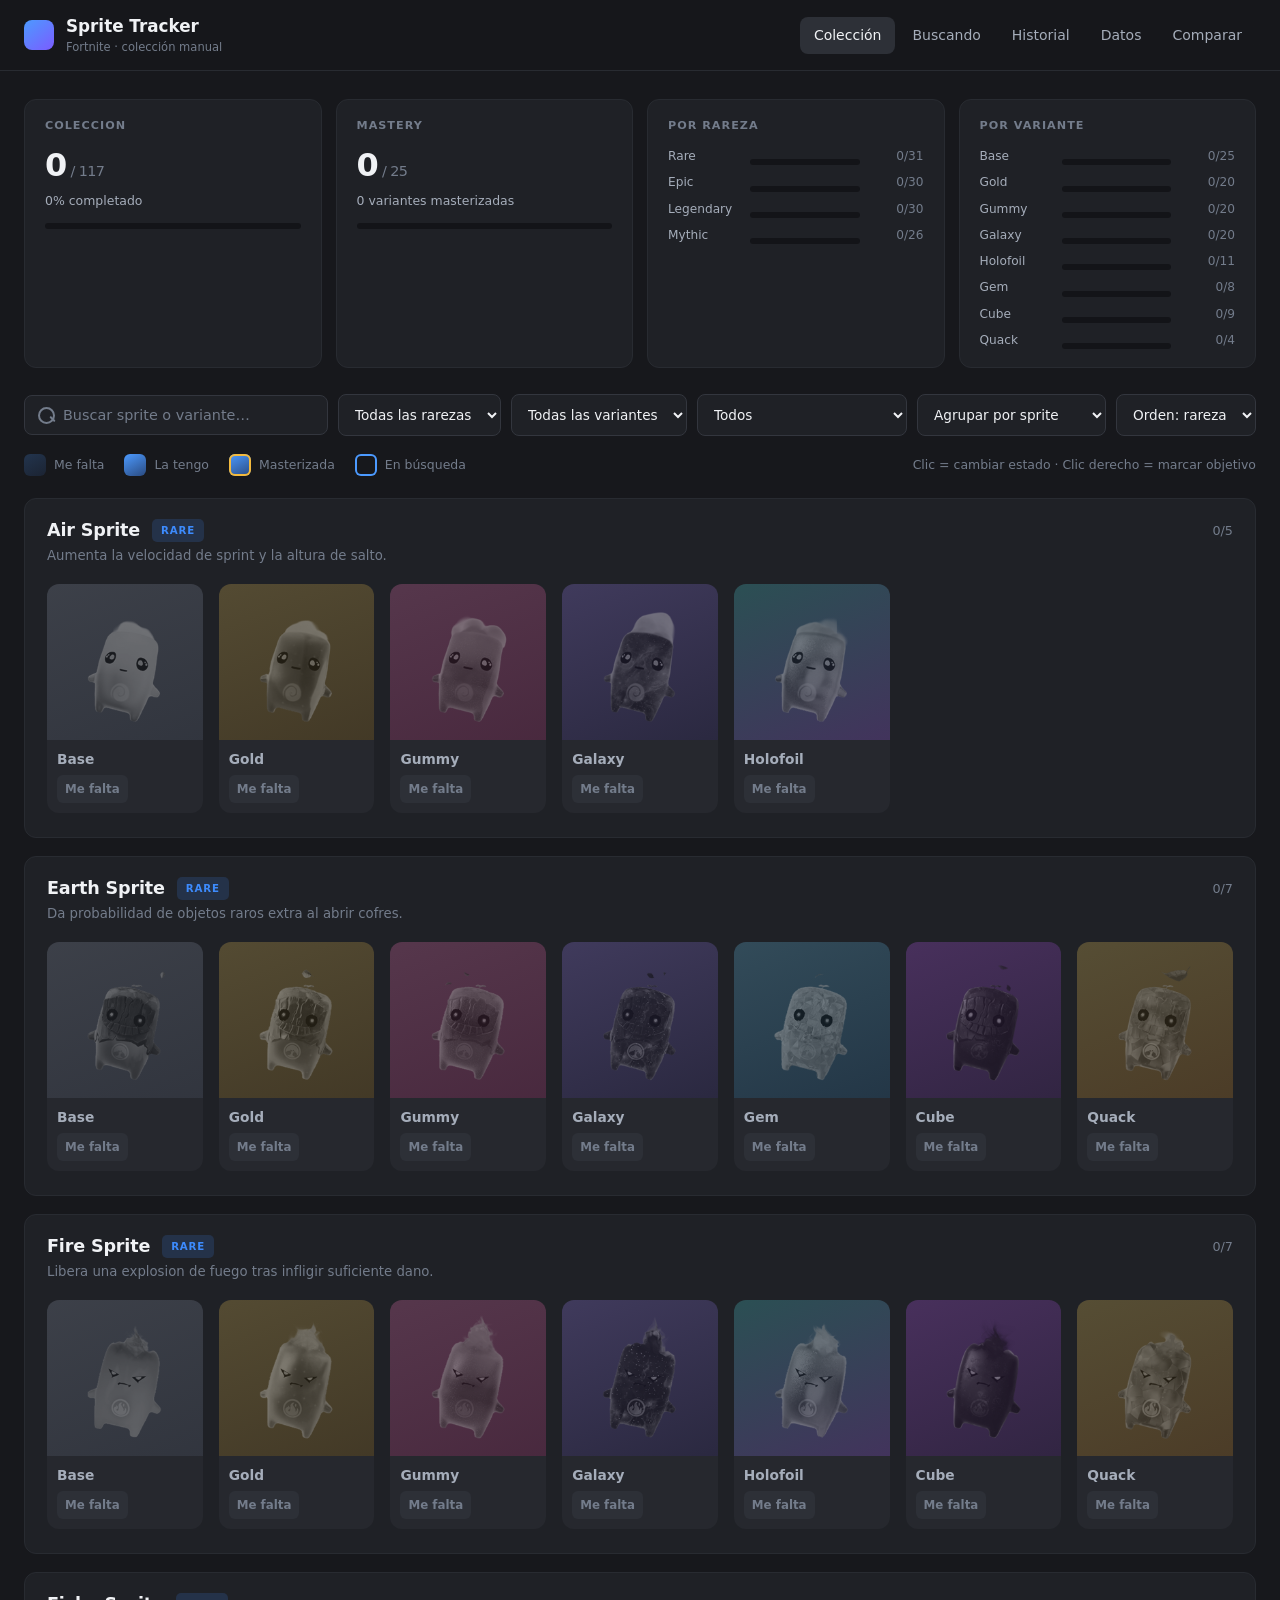
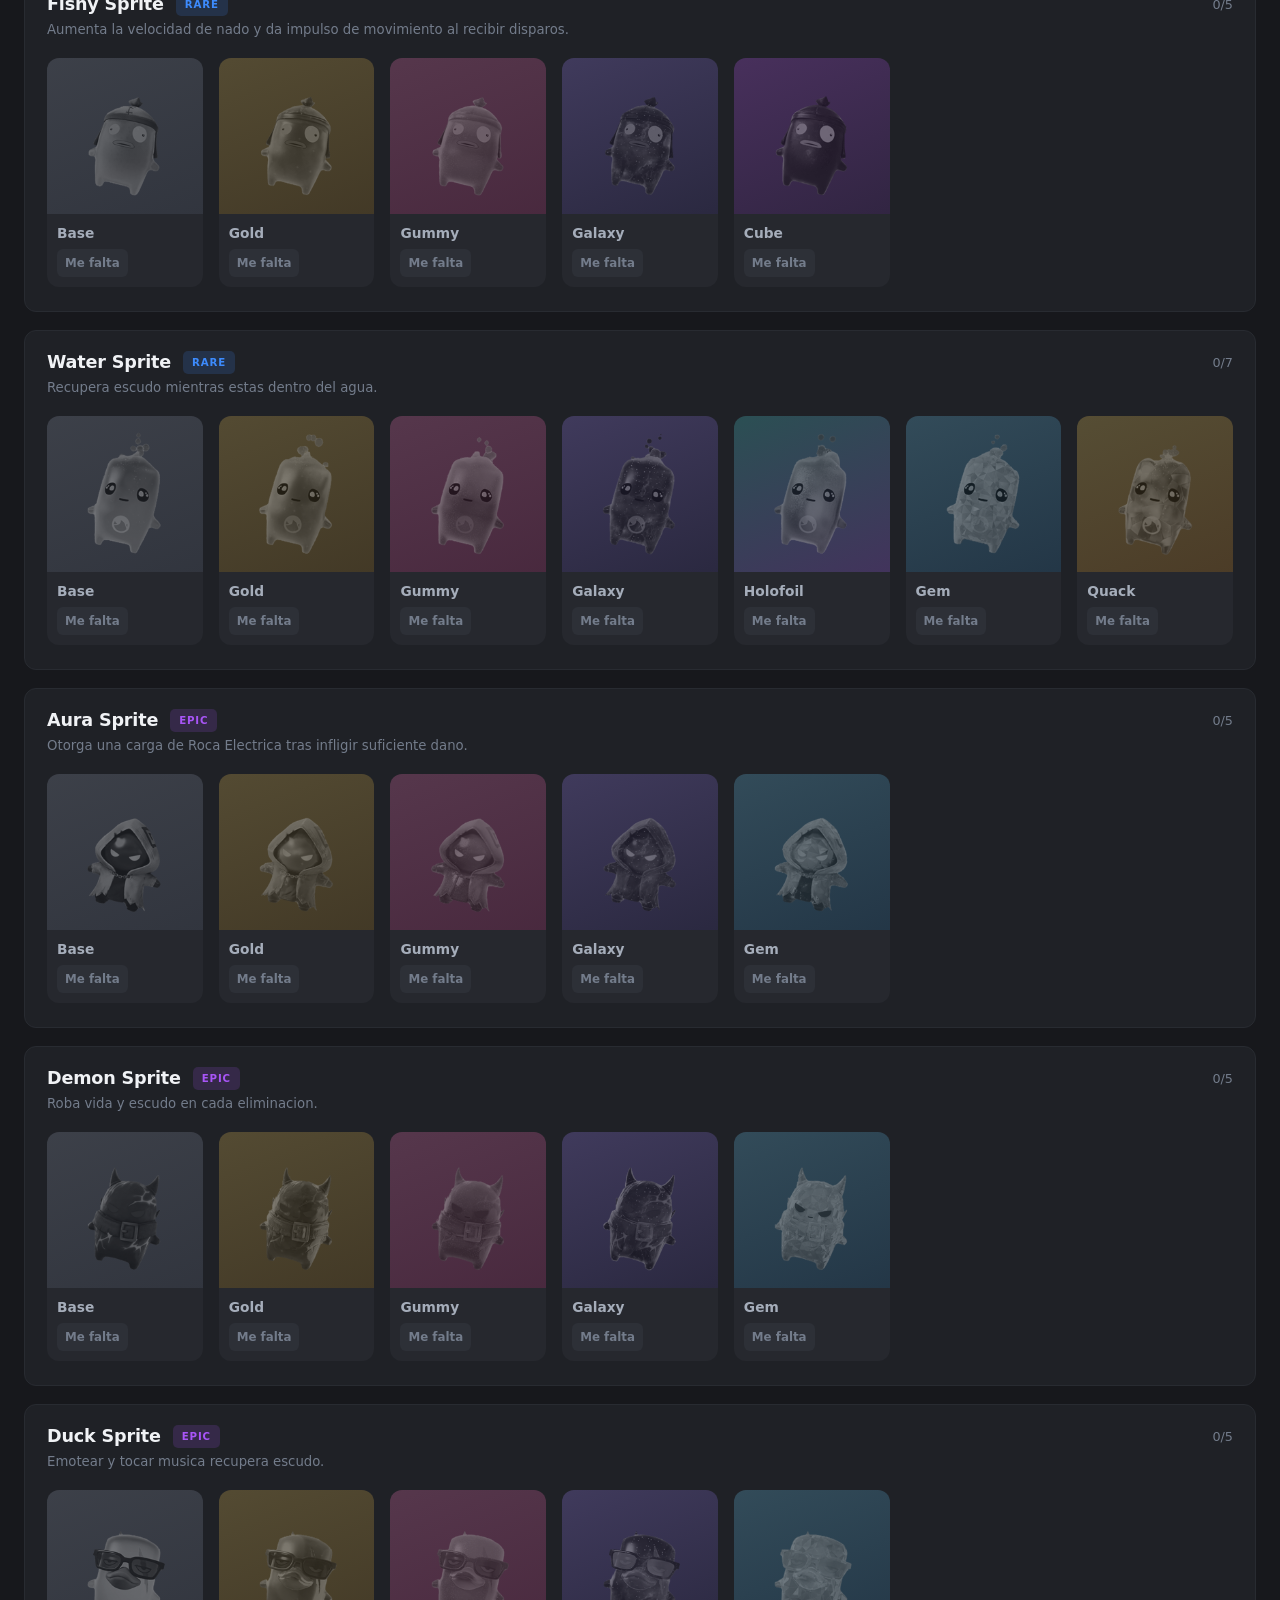
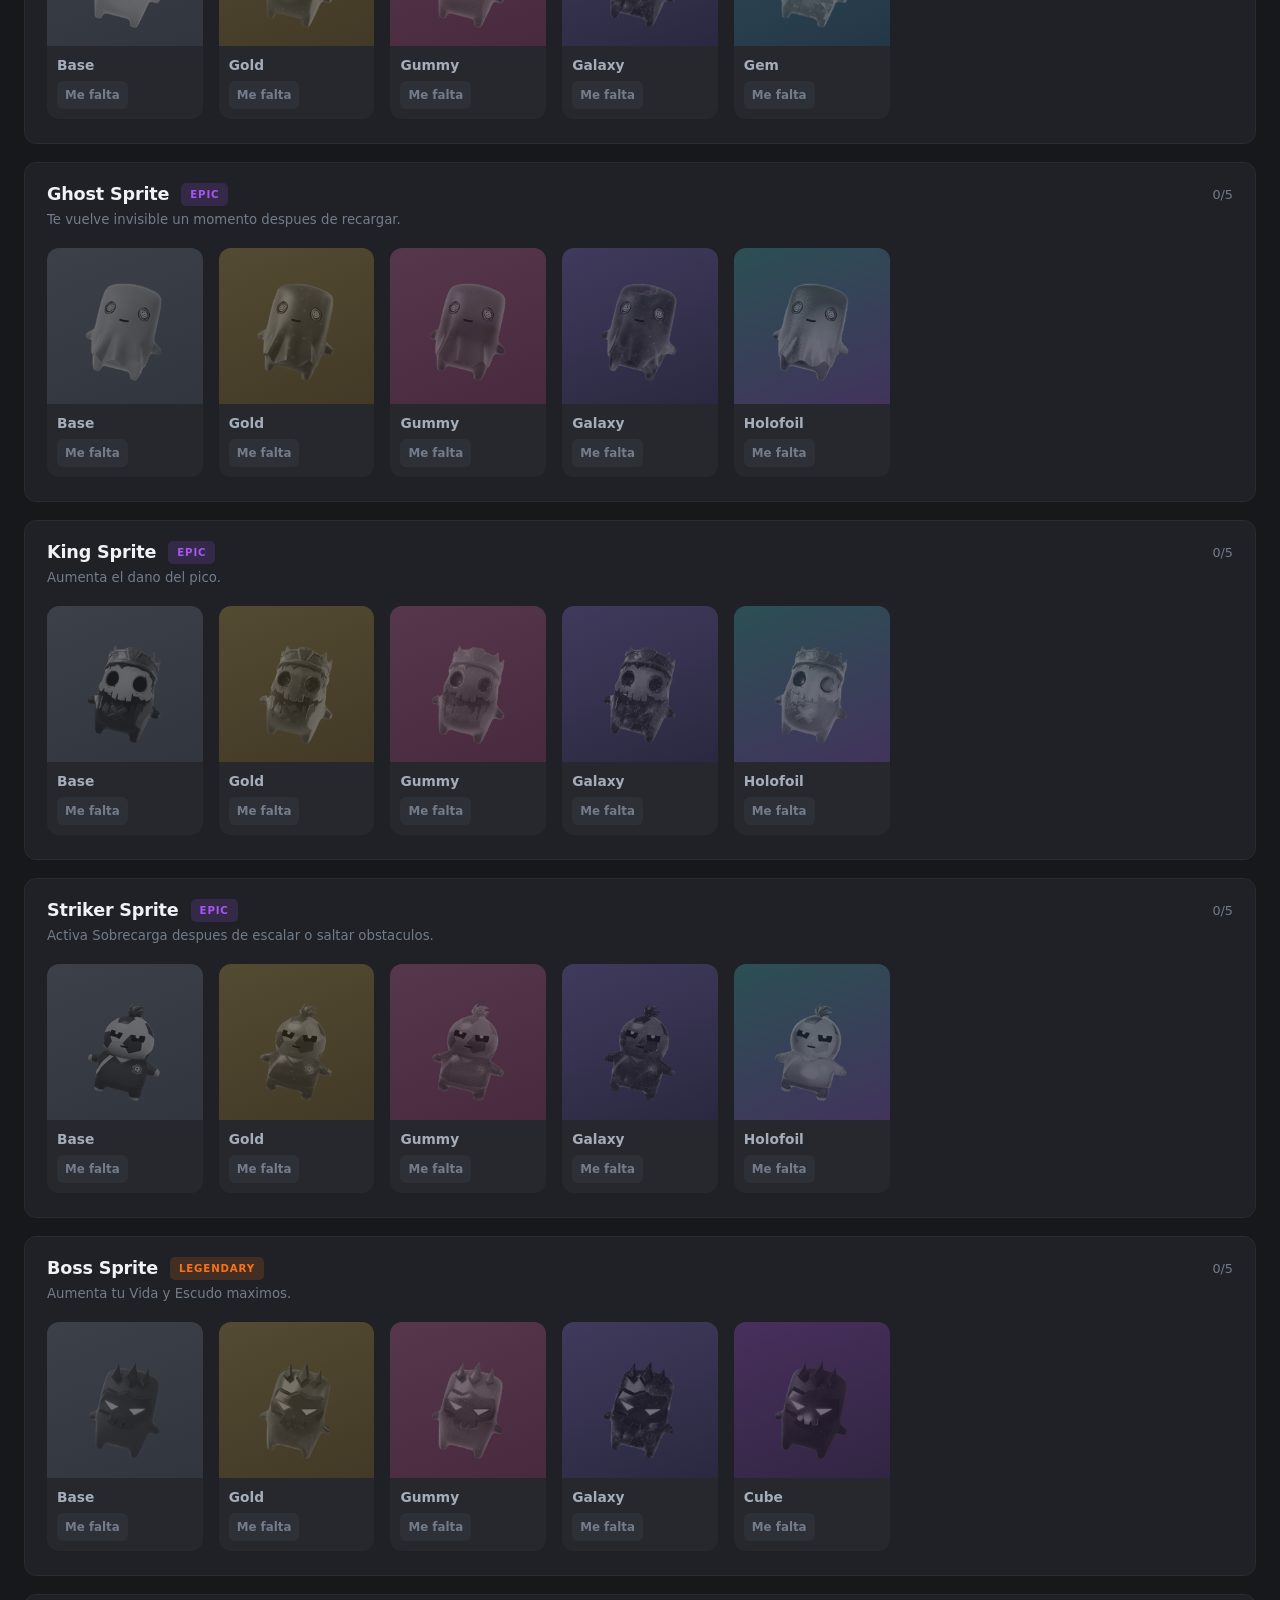
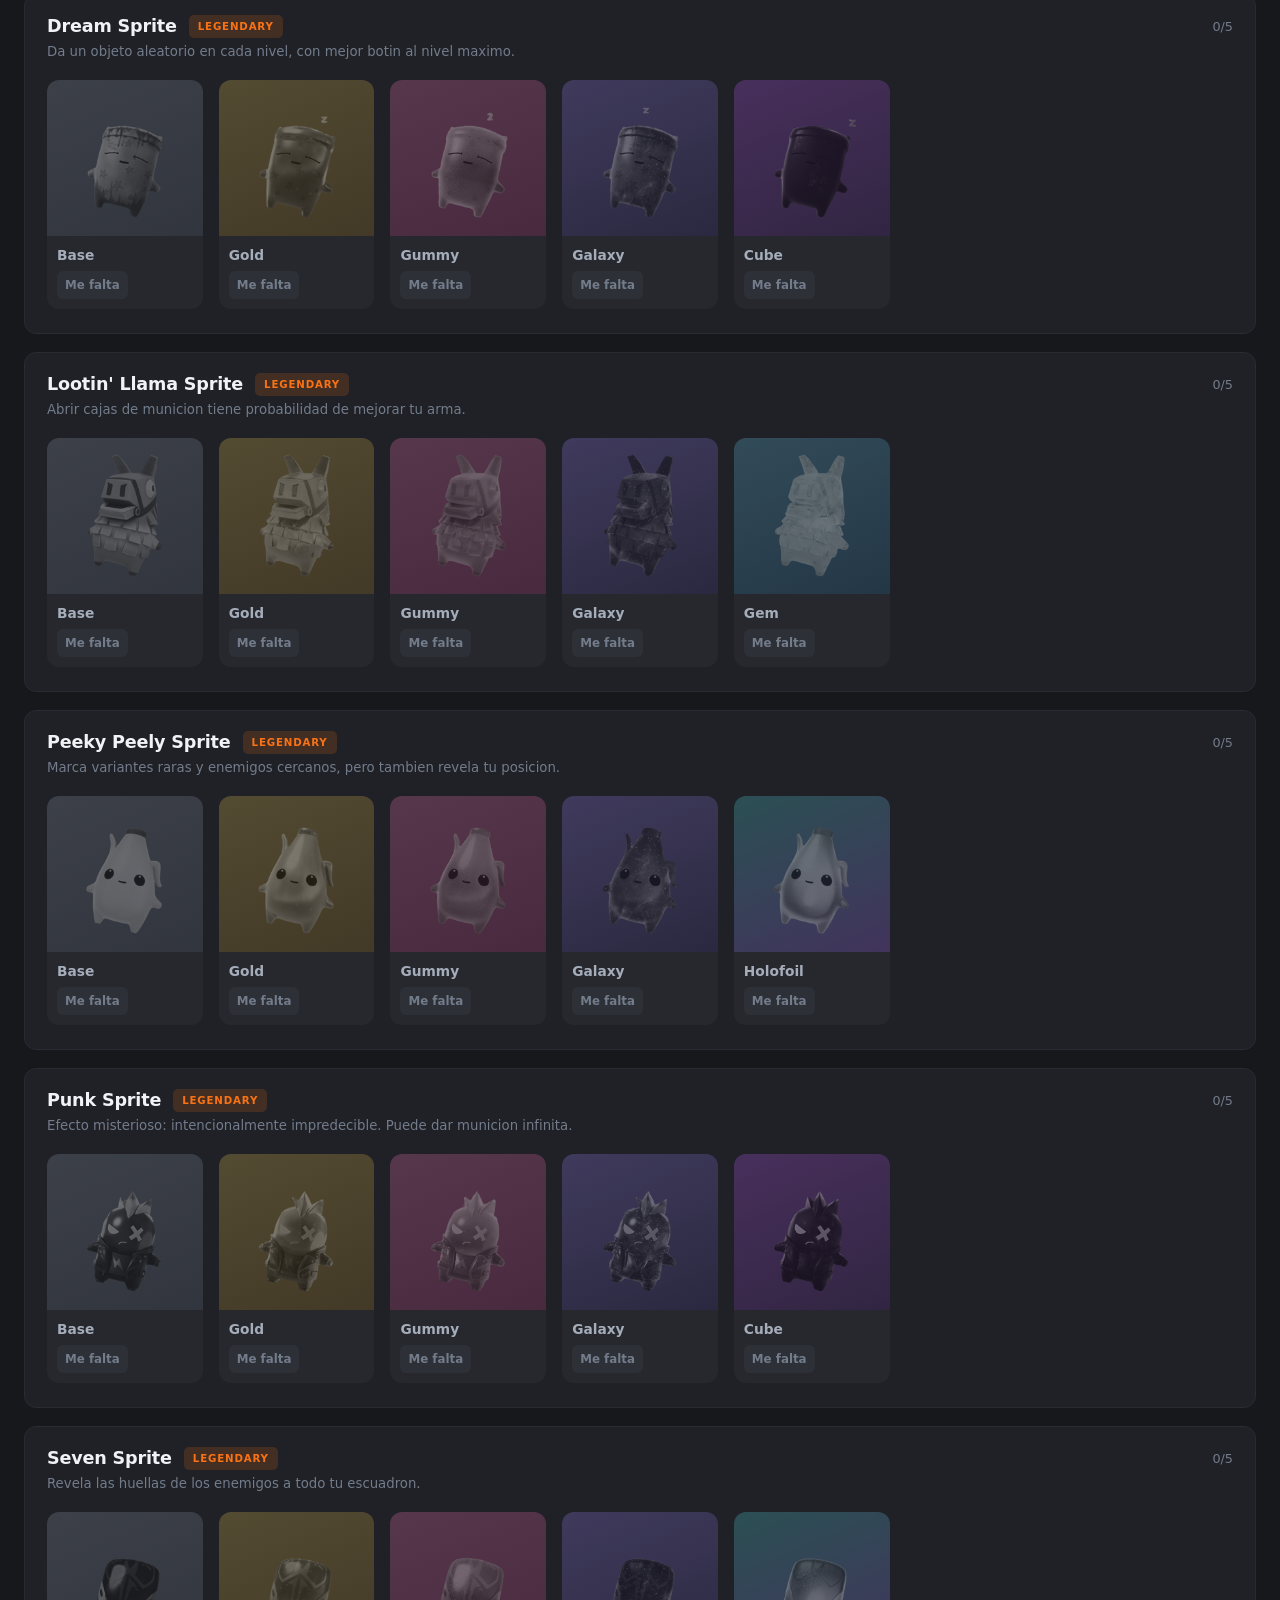
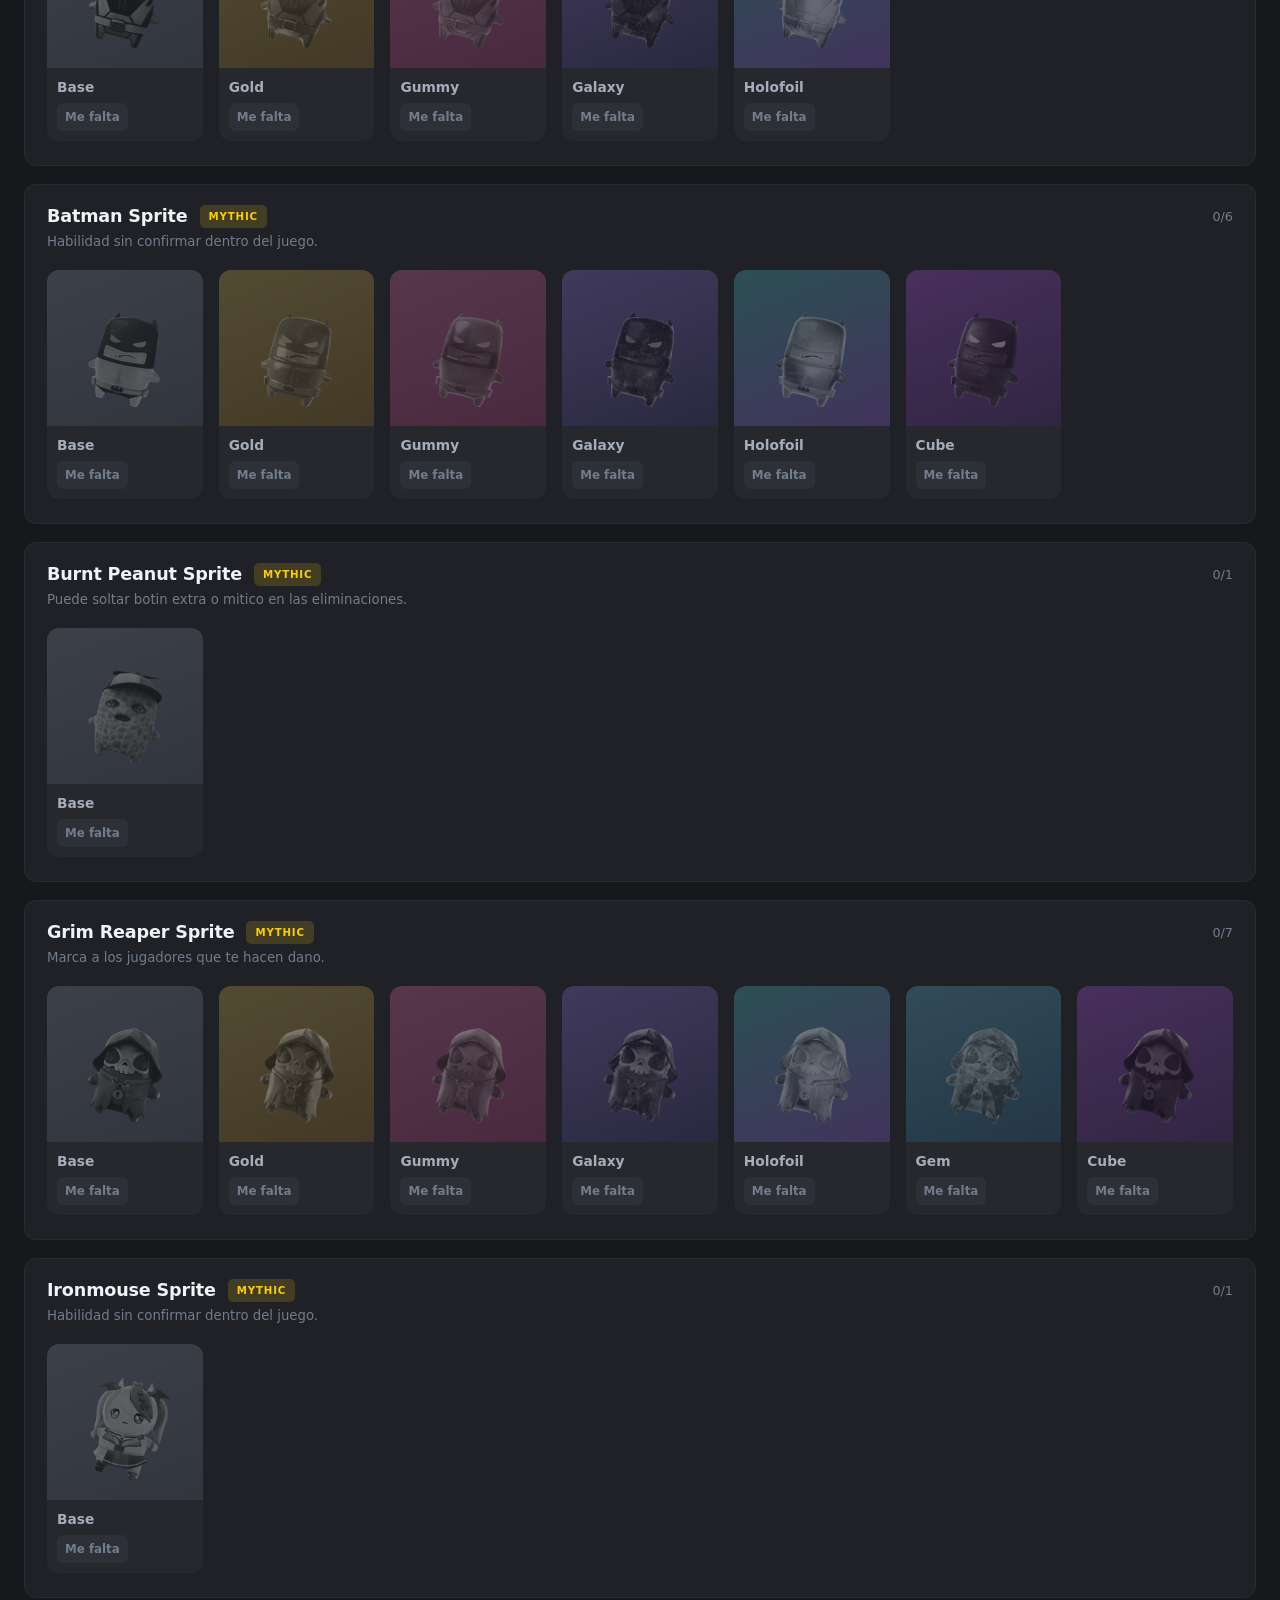
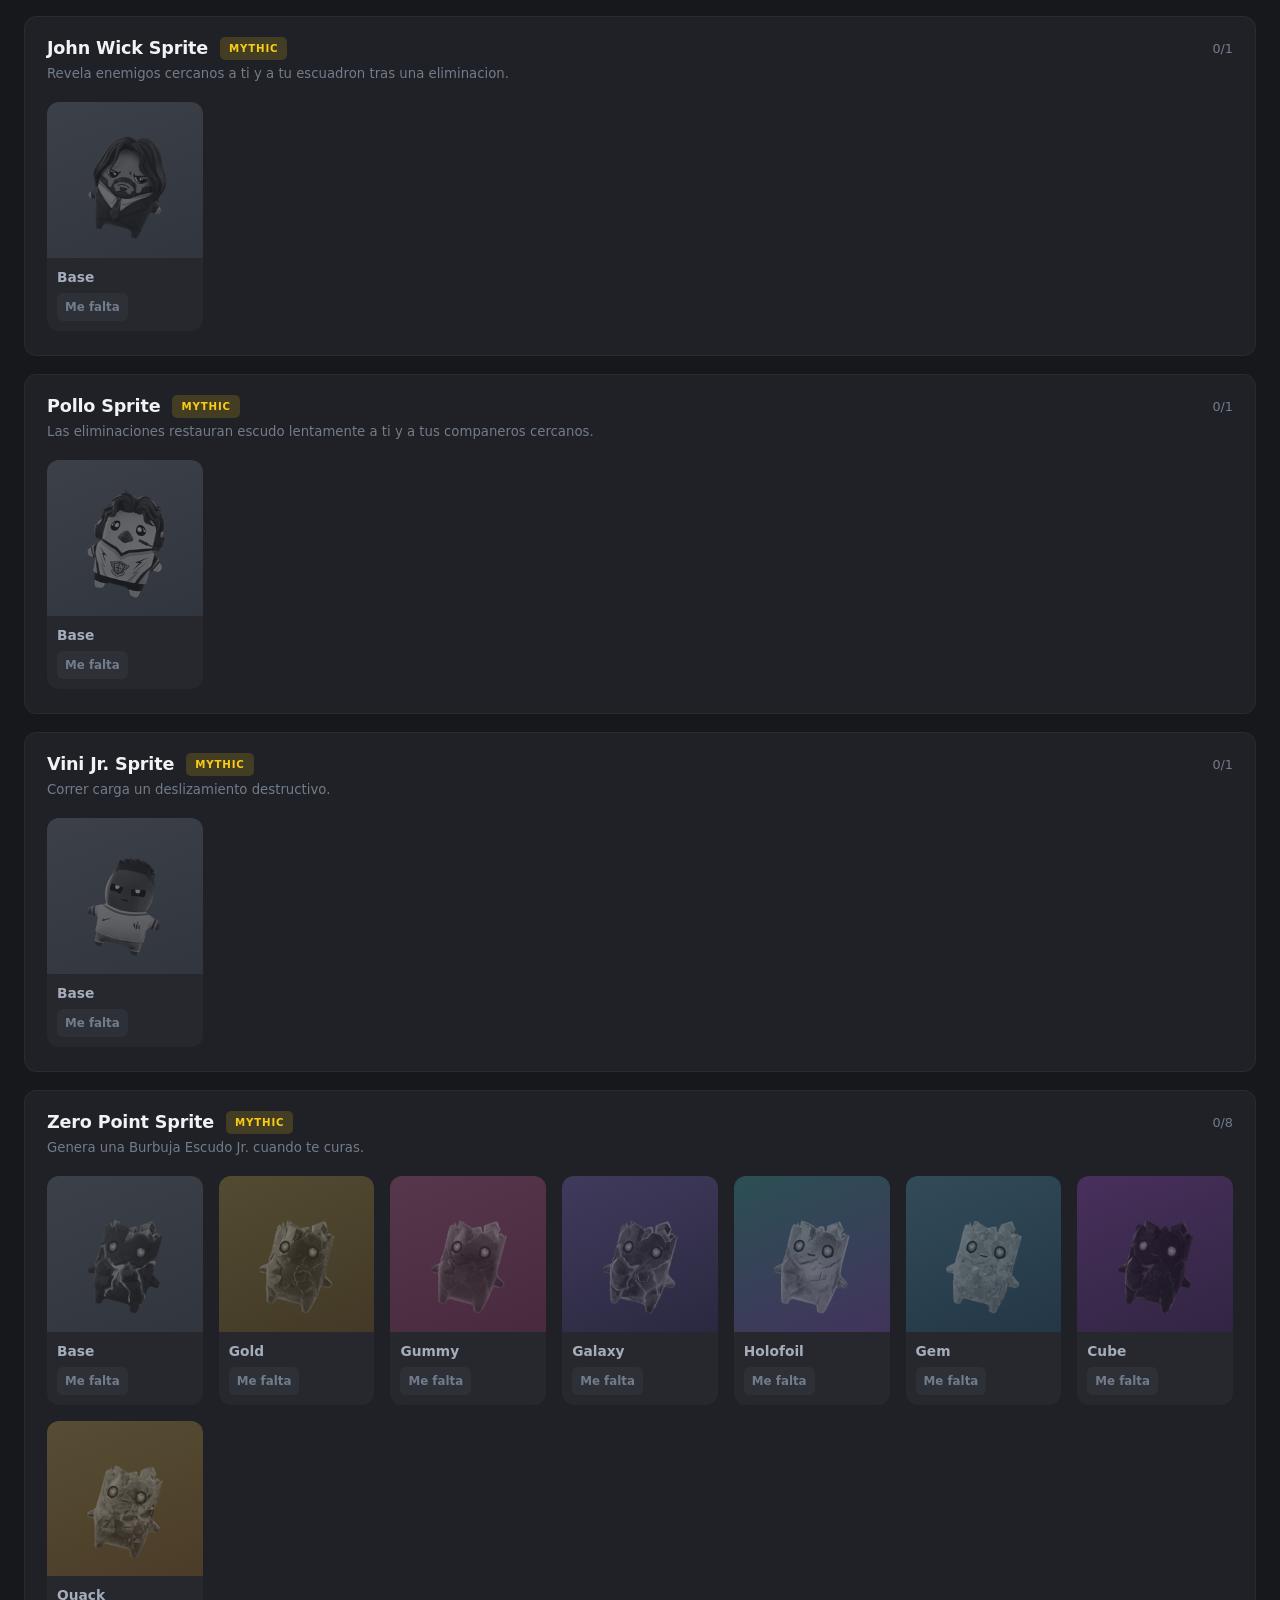
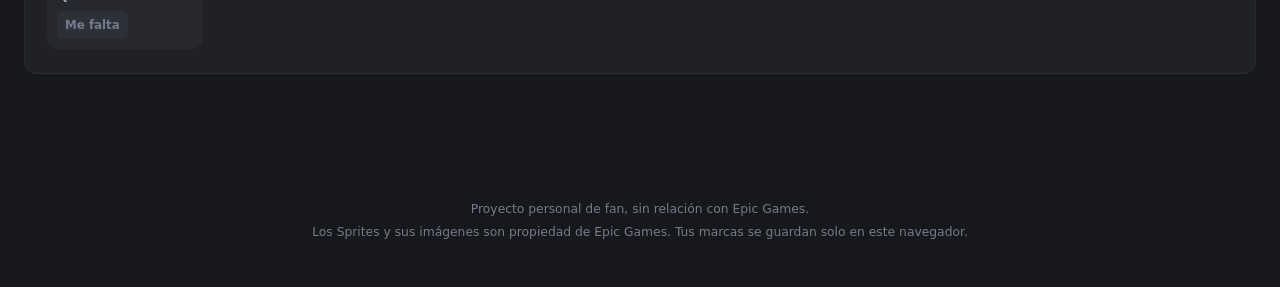
==== commit f877e4e3: "Catalogo corregido contra fortnite.gg, rediseno y sin emojis Catalogo: sobraban 22 entradas - Coteja" ====
--- a/index.html
+++ b/index.html
@@ -7,7 +7,7 @@
 <meta name="color-scheme" content="dark">
 <title>Sprite Tracker — Colección de Sprites de Fortnite</title>
 <meta name="description" content="Checklist de los Sprites de Fortnite: variantes, mastery, estadísticas y comparación con amigos. Sin cuenta, sin servidor.">
-<link rel="icon" href="data:image/svg+xml,<svg xmlns='http://www.w3.org/2000/svg' viewBox='0 0 100 100'><text y='.9em' font-size='90'>✨</text></svg>">
+<link rel="icon" href="data:image/svg+xml,<svg xmlns='http://www.w3.org/2000/svg' viewBox='0 0 32 32'><rect width='32' height='32' rx='8' fill='%234c9aff'/><rect x='9' y='9' width='14' height='14' rx='4' fill='%23fff' opacity='.9'/></svg>">
 <link rel="stylesheet" href="css/styles.css">
 </head>
 <body>
@@ -15,7 +15,7 @@
 <header class="topbar">
   <div class="topbar-inner">
     <div class="brand">
-      <span class="logo">✨</span>
+      <span class="logo"></span>
       <span>Sprite Tracker<small>Fortnite · colección manual</small></span>
     </div>
     <nav class="nav">
@@ -40,7 +40,6 @@
       <div class="search"><input id="search" type="search" placeholder="Buscar sprite o variante…" autocomplete="off"></div>
       <select id="f-rarity"><option value="all">Todas las rarezas</option></select>
       <select id="f-variant"><option value="all">Todas las variantes</option></select>
-      <select id="f-season"><option value="all">Todas las temporadas</option></select>
       <select id="f-status">
         <option value="all">Todos</option>
         <option value="missing">Me faltan</option>
@@ -63,7 +62,7 @@
       <span><i class="dim"></i> Me falta</span>
       <span><i></i> La tengo</span>
       <span><i class="master"></i> Masterizada</span>
-      <span>🎯 En búsqueda</span>
+      <span><i class="hunt"></i> En búsqueda</span>
       <span style="margin-left:auto">Clic = cambiar estado · Clic derecho = marcar objetivo</span>
     </div>
 
@@ -73,7 +72,7 @@
   <!-- ===== Buscando ahora ===== -->
   <section data-panel="hunt" hidden>
     <div class="card">
-      <h2>🎯 Buscando ahora</h2>
+      <h2>Buscando ahora</h2>
       <p class="hint">Tus objetivos para la próxima partida. Al marcar uno como obtenido sale solo de esta lista.</p>
       <div id="hunt"></div>
     </div>
@@ -82,7 +81,7 @@
   <!-- ===== Historial ===== -->
   <section data-panel="historial" hidden>
     <div class="card">
-      <h2>📖 Historial</h2>
+      <h2>Historial</h2>
       <p class="hint">Cada variante con la fecha en la que la conseguiste, de la más reciente a la más antigua.</p>
       <div id="historial"></div>
     </div>
@@ -91,7 +90,7 @@
   <!-- ===== Datos ===== -->
   <section data-panel="datos" hidden>
     <div class="card">
-      <h2>🔗 Tu código para compartir</h2>
+      <h2>Tu código para compartir</h2>
       <p class="hint">Toda tu colección cabe en este código. Mándaselo a un amigo y podrá comparar su lista con la tuya al instante, sin que ninguno de los dos cree una cuenta. Viaja después del <code>#</code> de la URL, así que ni GitHub ve qué sprites tienes.</p>
       <div class="code-box">
         <input id="my-code" readonly>
@@ -101,7 +100,7 @@
     </div>
 
     <div class="card">
-      <h2>💾 Respaldo completo</h2>
+      <h2>Respaldo completo</h2>
       <p class="hint">El archivo JSON guarda todo: estados, fechas, notas, lista de búsqueda y amigos guardados. Úsalo para cambiar de navegador o de computadora.</p>
       <div class="row">
         <button class="btn btn-primary" id="export">Exportar JSON</button>
@@ -112,9 +111,9 @@
     </div>
 
     <div class="card">
-      <h2>🧩 Catálogo</h2>
+      <h2>Catálogo</h2>
       <p class="hint" id="catalog-info"></p>
-      <p class="hint" style="margin:0">Cuando salga una temporada nueva solo hay que agregar los sprites al final de <code>data/sprites.json</code> y sus claves al final de <code>codeOrder</code>. No se toca nada de código y los links ya compartidos siguen funcionando.</p>
+      <p class="hint" style="margin:0">Cuando salga contenido nuevo solo hay que agregarlo al final de <code>data/sprites.json</code> y sus claves al final de <code>codeOrder</code>. No se toca nada de código y los links ya compartidos siguen funcionando.</p>
     </div>
   </section>
 
--- a/css/styles.css
+++ b/css/styles.css
@@ -1,28 +1,32 @@
 /* =========================================================
    Sprite Tracker — sistema visual
-   Estructura minimalista, color pleno por variante.
+   Tarjetas al estilo de fortnite.gg (imagen grande sobre el color
+   de su variante, nombre debajo, boton de estado al pie), pero con
+   la distribucion agrupada por sprite y con aire entre elementos.
+
    Los colores de variante NO viven aqui: los inyecta render.js
-   desde data/sprites.json como --v1 / --v2, para que agregar
-   una variante nueva no obligue a tocar el CSS.
+   desde data/sprites.json como --v1 / --v2, para que agregar una
+   variante nueva no obligue a tocar el CSS.
    ========================================================= */
 
 :root {
-  --bg:        #0a0c11;
-  --surface:   #12151d;
-  --surface-2: #1a1f2a;
-  --line:      #232936;
-  --line-soft: #1a1f29;
-  --text:      #eef1f6;
-  --text-dim:  #98a1b3;
-  --text-mute: #626d82;
-  --accent:    #5b9dff;
-  --gold:      #f5c542;
-  --ok:        #34d399;
-  --warn:      #fbbf24;
-  --danger:    #f87171;
-
-  --r:    14px;
-  --r-sm: 10px;
+  --bg:        #17181c;
+  --surface:   #1f2126;
+  --card:      #26282e;
+  --card-2:    #2d3037;
+  --line:      #33363e;
+  --line-soft: #282b31;
+  --text:      #f0f2f5;
+  --text-dim:  #a5adba;
+  --text-mute: #737c8b;
+  --accent:    #4c9aff;
+  --gold:      #f2b93d;
+  --ok:        #3ddc84;
+  --warn:      #ffab40;
+  --danger:    #ff5c5c;
+
+  --r:    12px;
+  --r-sm: 8px;
   --font: 'Segoe UI', system-ui, -apple-system, sans-serif;
 }
 
@@ -41,158 +45,191 @@
 h1, h2, h3 { margin: 0; line-height: 1.2; font-weight: 600; }
 button, input, select { font-family: inherit; }
 
-.wrap { max-width: 1240px; margin: 0 auto; padding: 0 20px 80px; }
-
-/* ================= Barra superior ================= */
+.wrap { max-width: 1320px; margin: 0 auto; padding: 0 24px 80px; }
+
+/* ===================== Barra superior ===================== */
 
 .topbar {
   position: sticky; top: 0; z-index: 30;
-  background: rgba(10, 12, 17, .82);
-  backdrop-filter: blur(16px);
+  background: rgba(23, 24, 28, .92);
+  backdrop-filter: blur(14px);
   border-bottom: 1px solid var(--line-soft);
 }
 .topbar-inner {
-  max-width: 1240px; margin: 0 auto; padding: 14px 20px;
-  display: flex; align-items: center; gap: 20px; flex-wrap: wrap;
-}
-.brand { display: flex; align-items: center; gap: 11px; font-weight: 600; font-size: 1rem; letter-spacing: -.01em; }
-.brand .logo { font-size: 1.4rem; }
-.brand small { display: block; font-weight: 400; font-size: .72rem; color: var(--text-mute); letter-spacing: 0; }
-
-.nav { display: flex; gap: 2px; margin-left: auto; flex-wrap: wrap; }
+  max-width: 1320px; margin: 0 auto; padding: 14px 24px;
+  display: flex; align-items: center; gap: 24px; flex-wrap: wrap;
+}
+.brand { display: flex; align-items: center; gap: 12px; font-weight: 700; font-size: 1.05rem; }
+.brand .logo {
+  width: 30px; height: 30px; border-radius: 8px; flex: none;
+  background: linear-gradient(140deg, var(--accent), #7b5cff);
+}
+.brand small { display: block; font-weight: 400; font-size: .72rem; color: var(--text-mute); }
+
+.nav { display: flex; gap: 3px; margin-left: auto; flex-wrap: wrap; }
 .nav a {
-  color: var(--text-mute); text-decoration: none; padding: 7px 13px;
+  color: var(--text-dim); text-decoration: none; padding: 8px 14px;
   border-radius: var(--r-sm); font-size: .875rem; font-weight: 500;
   transition: color .15s, background .15s;
 }
-.nav a:hover { color: var(--text); background: var(--surface); }
-.nav a.active { color: var(--text); background: var(--surface-2); }
-
-/* ================= Botones ================= */
+.nav a:hover { color: var(--text); background: var(--card); }
+.nav a.active { color: var(--text); background: var(--card-2); }
+
+/* ===================== Botones ===================== */
 
 .btn {
-  background: var(--surface-2); color: var(--text);
+  background: var(--card-2); color: var(--text);
   border: 1px solid var(--line); border-radius: var(--r-sm);
-  padding: 8px 15px; font-size: .875rem; font-weight: 500; cursor: pointer;
+  padding: 9px 16px; font-size: .875rem; font-weight: 500; cursor: pointer;
   transition: background .14s, border-color .14s;
 }
-.btn:hover { background: #232a38; border-color: #333c4f; }
-.btn-primary { background: var(--accent); border-color: var(--accent); color: #04101f; font-weight: 600; }
-.btn-primary:hover { background: #7db0ff; border-color: #7db0ff; }
-.btn-danger:hover { background: #2e1618; border-color: var(--danger); color: #fca5a5; }
-.btn-sm { padding: 6px 11px; font-size: .8rem; }
-
-/* ================= Estadisticas ================= */
-
-.stats { display: grid; grid-template-columns: repeat(auto-fit, minmax(200px, 1fr)); gap: 12px; margin: 28px 0 24px; }
-.stat { background: var(--surface); border: 1px solid var(--line-soft); border-radius: var(--r); padding: 16px 18px; }
-.stat-label { font-size: .7rem; text-transform: uppercase; letter-spacing: .08em; color: var(--text-mute); font-weight: 600; }
-.stat-value { font-size: 1.85rem; font-weight: 650; margin: 6px 0 3px; font-variant-numeric: tabular-nums; letter-spacing: -.02em; }
+.btn:hover { background: #363a43; border-color: #454a55; }
+.btn-primary { background: var(--accent); border-color: var(--accent); color: #05152e; font-weight: 600; }
+.btn-primary:hover { background: #6fb0ff; border-color: #6fb0ff; }
+.btn-danger:hover { background: #34191c; border-color: var(--danger); color: #ffa5a5; }
+.btn-sm { padding: 6px 12px; font-size: .8rem; }
+
+/* ===================== Estadisticas ===================== */
+
+.stats { display: grid; grid-template-columns: repeat(auto-fit, minmax(210px, 1fr)); gap: 14px; margin: 28px 0 26px; }
+.stat { background: var(--surface); border: 1px solid var(--line-soft); border-radius: var(--r); padding: 18px 20px; }
+.stat-label { font-size: .7rem; text-transform: uppercase; letter-spacing: .09em; color: var(--text-mute); font-weight: 700; }
+.stat-value { font-size: 2rem; font-weight: 700; margin: 6px 0 3px; font-variant-numeric: tabular-nums; letter-spacing: -.02em; }
 .stat-value .den { font-size: .9rem; font-weight: 500; color: var(--text-mute); }
 .stat-sub { font-size: .78rem; color: var(--text-dim); }
 
-.bar { height: 5px; background: #0c0f15; border-radius: 99px; overflow: hidden; margin-top: 12px; }
+.bar { height: 6px; background: #131418; border-radius: 99px; overflow: hidden; margin-top: 12px; }
 .bar > i { display: block; height: 100%; border-radius: 99px; background: var(--accent); transition: width .35s ease; }
 
-.breakdown { display: grid; gap: 8px; margin-top: 10px; }
-.breakdown-row { display: grid; grid-template-columns: 68px 1fr 52px; gap: 10px; align-items: center; font-size: .76rem; }
+.breakdown { display: grid; gap: 8px; margin-top: 12px; }
+.breakdown-row { display: grid; grid-template-columns: 72px 1fr 54px; gap: 10px; align-items: center; font-size: .76rem; }
 .breakdown-row .name { color: var(--text-dim); white-space: nowrap; overflow: hidden; text-overflow: ellipsis; }
 .breakdown-row .num { text-align: right; color: var(--text-mute); font-variant-numeric: tabular-nums; }
 
-/* ================= Controles ================= */
+/* ===================== Controles ===================== */
 
 .controls { display: flex; gap: 10px; flex-wrap: wrap; align-items: center; margin-bottom: 18px; }
-.search { flex: 1 1 240px; position: relative; }
+.search { flex: 1 1 250px; position: relative; }
 .search input {
-  width: 100%; padding: 10px 13px 10px 36px;
+  width: 100%; padding: 11px 14px 11px 38px;
   background: var(--surface); border: 1px solid var(--line); border-radius: var(--r-sm);
   color: var(--text); font-size: .9rem;
 }
 .search input::placeholder { color: var(--text-mute); }
 .search input:focus { outline: none; border-color: var(--accent); }
-.search::before { content: '⌕'; position: absolute; left: 13px; top: 50%; transform: translateY(-50%); font-size: 1.05rem; color: var(--text-mute); }
+.search::before {
+  content: ''; position: absolute; left: 14px; top: 50%;
+  width: 13px; height: 13px; margin-top: -8px;
+  border: 2px solid var(--text-mute); border-radius: 50%;
+}
+.search::after {
+  content: ''; position: absolute; left: 25px; top: 50%; margin-top: 3px;
+  width: 7px; height: 2px; background: var(--text-mute);
+  transform: rotate(45deg); border-radius: 2px;
+}
 
 select {
-  padding: 10px 11px; background: var(--surface); color: var(--text);
+  padding: 11px 12px; background: var(--surface); color: var(--text);
   border: 1px solid var(--line); border-radius: var(--r-sm);
   font-size: .85rem; cursor: pointer;
 }
 select:focus { outline: none; border-color: var(--accent); }
 
-.legend { display: flex; gap: 18px; flex-wrap: wrap; font-size: .76rem; color: var(--text-mute); margin-bottom: 22px; align-items: center; }
-.legend span { display: flex; align-items: center; gap: 7px; }
-.legend i { width: 20px; height: 20px; border-radius: 6px; display: inline-block; background: linear-gradient(150deg, #5b9dff, #2a4a80); }
-.legend i.dim { opacity: .2; }
-.legend i.master { box-shadow: 0 0 0 1.5px var(--gold); }
-
-/* ================= Grupos de sprites ================= */
-
-.groups { display: grid; gap: 14px; }
+.legend {
+  display: flex; gap: 20px; flex-wrap: wrap; font-size: .78rem;
+  color: var(--text-mute); margin-bottom: 22px; align-items: center;
+}
+.legend span { display: flex; align-items: center; gap: 8px; }
+.legend i {
+  width: 22px; height: 22px; border-radius: 6px; display: inline-block;
+  background: linear-gradient(150deg, #4c9aff, #2a4a80);
+}
+.legend i.dim { opacity: .22; }
+.legend i.master { box-shadow: inset 0 0 0 2px var(--gold); }
+.legend i.hunt { background: none; box-shadow: inset 0 0 0 2px var(--accent); }
+
+/* ===================== Grupos ===================== */
+
+.groups { display: grid; gap: 18px; }
 
 .group {
   background: var(--surface); border: 1px solid var(--line-soft);
-  border-radius: var(--r); padding: 18px 20px 20px;
-}
-.group-head { display: flex; align-items: center; gap: 10px; flex-wrap: wrap; margin-bottom: 4px; }
-.group-title { font-size: 1.02rem; font-weight: 600; letter-spacing: -.01em; }
+  border-radius: var(--r); padding: 20px 22px 24px;
+}
+.group-head { display: flex; align-items: center; gap: 12px; flex-wrap: wrap; margin-bottom: 4px; }
+.group-title { font-size: 1.1rem; font-weight: 700; letter-spacing: -.01em; }
 .group-count {
-  margin-left: auto; font-size: .78rem; color: var(--text-mute);
+  margin-left: auto; font-size: .8rem; color: var(--text-mute);
   font-variant-numeric: tabular-nums; white-space: nowrap;
 }
-.group-meta { font-size: .81rem; color: var(--text-mute); margin: 0 0 15px; max-width: 68ch; }
+.group-meta { font-size: .83rem; color: var(--text-mute); margin: 0 0 18px; max-width: 70ch; }
 
 .pill {
-  font-size: .63rem; font-weight: 700; text-transform: uppercase; letter-spacing: .07em;
-  padding: 3px 8px; border-radius: 5px;
-  background: color-mix(in srgb, currentColor 15%, transparent);
-}
-
-.variants { display: flex; gap: 10px; flex-wrap: wrap; }
-
-/* ================= Ficha de variante =================
-   El corazon del checklist. Tres estados visuales:
-     falta      -> degradado atenuado + imagen en gris
-     la tengo   -> degradado pleno + imagen a color + ✓
-     masterizada-> lo anterior + anillo dorado
-   ==================================================== */
+  font-size: .64rem; font-weight: 800; text-transform: uppercase; letter-spacing: .08em;
+  padding: 4px 9px; border-radius: 5px;
+  background: color-mix(in srgb, currentColor 16%, transparent);
+}
+
+/* ===================== Tarjeta de variante =====================
+   Estructura al estilo de fortnite.gg:
+     [ imagen grande sobre el degradado de su variante ]
+     [ nombre                                          ]
+     [ boton de estado                                 ]
+   ============================================================== */
+
+.variants {
+  display: grid;
+  grid-template-columns: repeat(auto-fill, minmax(148px, 1fr));
+  gap: 16px;
+}
 
 .chip {
+  padding: 0; border: none; background: var(--card);
+  border-radius: var(--r); overflow: hidden; cursor: pointer;
+  display: flex; flex-direction: column; text-align: center;
   position: relative;
-  width: 92px; padding: 0 0 8px;
-  background: transparent; border: none;
-  border-radius: var(--r-sm); cursor: pointer;
-  display: flex; flex-direction: column; align-items: center; gap: 6px;
-  transition: transform .13s ease;
-}
-.chip:hover { transform: translateY(-3px); }
+  transition: transform .14s ease, box-shadow .14s ease;
+}
+.chip:hover { transform: translateY(-3px); box-shadow: 0 10px 24px rgba(0, 0, 0, .4); }
 .chip:focus-visible { outline: 2px solid var(--accent); outline-offset: 3px; }
 
 .chip-art {
-  position: relative; width: 92px; height: 92px;
-  border-radius: var(--r-sm); overflow: hidden;
-  display: grid; place-items: center;
-  background: var(--surface-2);
-}
-/* capa de color de la variante */
+  position: relative; aspect-ratio: 1 / 1; width: 100%;
+  display: grid; place-items: center; overflow: hidden;
+}
 .chip-art::before {
   content: ''; position: absolute; inset: 0;
-  background: linear-gradient(155deg, var(--v1), var(--v2));
-  opacity: .16;
-  transition: opacity .2s ease;
+  background: linear-gradient(158deg, var(--v1), var(--v2));
+  opacity: .22;
+  transition: opacity .22s ease;
 }
 .chip-art img,
 .chip-art .fallback {
-  position: relative; width: 78px; height: 78px;
-  filter: grayscale(1) brightness(.7); opacity: .5;
-  transition: filter .2s ease, opacity .2s ease;
+  position: relative; width: 84%; height: 84%; object-fit: contain;
+  filter: grayscale(1) brightness(.65); opacity: .55;
+  transition: filter .22s ease, opacity .22s ease;
 }
 .chip-art .fallback {
   display: grid; place-items: center;
-  font-size: 1.9rem; font-weight: 700; color: #fff;
-  text-shadow: 0 2px 6px rgba(0, 0, 0, .5);
-}
-
-.chip-name { font-size: .78rem; font-weight: 600; color: var(--text-mute); transition: color .2s; }
+  font-size: 2.6rem; font-weight: 800; color: #fff;
+  text-shadow: 0 2px 8px rgba(0, 0, 0, .55);
+}
+
+.chip-name {
+  font-size: .86rem; font-weight: 600; color: var(--text-dim);
+  padding: 11px 10px 8px; transition: color .22s;
+}
+.chip-sprite {
+  display: block; font-size: .7rem; font-weight: 500;
+  color: var(--text-mute); margin-bottom: 2px;
+}
+
+.chip-state {
+  margin: 0 10px 10px; padding: 7px 8px;
+  background: var(--card-2); border-radius: 6px;
+  font-size: .74rem; font-weight: 600; color: var(--text-mute);
+  transition: background .22s, color .22s;
+}
 
 /* --- la tengo --- */
 .chip[data-status="1"] .chip-art::before,
@@ -201,130 +238,117 @@
 .chip[data-status="2"] .chip-art img, .chip[data-status="2"] .chip-art .fallback { filter: none; opacity: 1; }
 .chip[data-status="1"] .chip-name,
 .chip[data-status="2"] .chip-name { color: var(--text); }
-
-.chip[data-status="1"] .chip-art::after,
-.chip[data-status="2"] .chip-art::after {
-  content: '✓'; position: absolute; top: 5px; right: 6px;
-  width: 19px; height: 19px; border-radius: 99px;
-  background: rgba(0, 0, 0, .55); color: #fff;
-  font-size: .68rem; display: grid; place-items: center; font-weight: 700;
+.chip[data-status="1"] .chip-state {
+  background: linear-gradient(135deg, var(--v1), var(--v2));
+  color: #0d0f14; font-weight: 700;
 }
 
 /* --- masterizada --- */
-.chip[data-status="2"] .chip-art {
-  box-shadow: inset 0 0 0 2px var(--gold), 0 0 16px rgba(245, 197, 66, .22);
-}
-.chip[data-status="2"] .chip-art::after { content: '★'; background: var(--gold); color: #1a1204; font-size: .72rem; }
-.chip[data-status="2"] .chip-name { color: var(--gold); }
+.chip[data-status="2"] { box-shadow: inset 0 0 0 2px var(--gold); }
+.chip[data-status="2"]:hover { box-shadow: inset 0 0 0 2px var(--gold), 0 10px 24px rgba(0, 0, 0, .4); }
+.chip[data-status="2"] .chip-state { background: var(--gold); color: #241a05; font-weight: 700; }
 
 /* --- marcada como objetivo --- */
-.chip.hunted .chip-art { box-shadow: inset 0 0 0 2px var(--accent); }
-.chip.hunted::before {
-  content: '🎯'; position: absolute; top: -6px; left: -6px; z-index: 2;
-  font-size: .78rem; background: var(--bg); border-radius: 99px; padding: 2px; line-height: 1;
-}
-
-/* --- aun no lanzada --- */
-.chip.unreleased { cursor: not-allowed; }
-.chip.unreleased:hover { transform: none; }
-.chip.unreleased .chip-art { border: 1px dashed var(--line); }
-.chip.unreleased .chip-art img, .chip.unreleased .chip-art .fallback { opacity: .22; }
-.chip.unreleased .chip-name { color: var(--text-mute); font-style: italic; }
+.chip.hunted { box-shadow: inset 0 0 0 2px var(--accent); }
+.chip.hunted::after {
+  content: ''; position: absolute; top: 8px; left: 8px; z-index: 2;
+  width: 10px; height: 10px; border-radius: 50%;
+  background: var(--accent); box-shadow: 0 0 0 3px rgba(23, 24, 28, .85);
+}
 
 @media (prefers-reduced-motion: reduce) {
-  .chip, .chip-art::before, .chip-art img, .bar > i { transition: none; }
+  .chip, .chip-art::before, .chip-art img, .chip-state, .bar > i { transition: none; }
   .chip:hover { transform: none; }
 }
 
-/* ================= Comparacion ================= */
-
-.compare-grid { display: grid; grid-template-columns: repeat(auto-fit, minmax(250px, 1fr)); gap: 14px; }
-.bucket { background: var(--surface); border: 1px solid var(--line-soft); border-radius: var(--r); padding: 16px 18px; }
-.bucket h3 { font-size: .92rem; display: flex; align-items: center; gap: 8px; }
-.bucket .count { margin-left: auto; font-size: .82rem; color: var(--text-mute); font-variant-numeric: tabular-nums; }
-.bucket-mine   { border-top: 2px solid var(--ok); }
-.bucket-theirs { border-top: 2px solid var(--warn); }
-.bucket-both   { border-top: 2px solid var(--accent); }
-.bucket-none   { border-top: 2px solid var(--text-mute); }
-.bucket ul { list-style: none; margin: 12px 0 0; padding: 0; max-height: 320px; overflow-y: auto; }
+/* ===================== Comparacion ===================== */
+
+.compare-grid { display: grid; grid-template-columns: repeat(auto-fit, minmax(260px, 1fr)); gap: 16px; }
+.bucket { background: var(--surface); border: 1px solid var(--line-soft); border-radius: var(--r); padding: 18px 20px; }
+.bucket h3 { font-size: .95rem; display: flex; align-items: center; gap: 10px; }
+.bucket .count { margin-left: auto; font-size: .85rem; color: var(--text-mute); font-variant-numeric: tabular-nums; }
+.bucket-mine   { border-top: 3px solid var(--ok); }
+.bucket-theirs { border-top: 3px solid var(--warn); }
+.bucket-both   { border-top: 3px solid var(--accent); }
+.bucket-none   { border-top: 3px solid var(--text-mute); }
+.bucket ul { list-style: none; margin: 14px 0 0; padding: 0; max-height: 340px; overflow-y: auto; }
 .bucket li {
-  font-size: .81rem; padding: 6px 0; color: var(--text-dim);
+  font-size: .82rem; padding: 7px 0; color: var(--text-dim);
   border-bottom: 1px solid var(--line-soft);
-  display: flex; gap: 9px; align-items: center;
-}
-.bucket li img { width: 22px; height: 22px; border-radius: 4px; }
-.bucket li .v { margin-left: auto; font-size: .68rem; padding: 2px 7px; border-radius: 4px; background: color-mix(in srgb, currentColor 16%, transparent); }
-.bucket .empty { color: var(--text-mute); font-size: .81rem; font-style: italic; padding: 10px 0; }
+  display: flex; gap: 10px; align-items: center;
+}
+.bucket li img { width: 30px; height: 30px; border-radius: 5px; flex: none; }
+.bucket li .v { margin-left: auto; font-size: .69rem; padding: 3px 8px; border-radius: 4px; background: color-mix(in srgb, currentColor 16%, transparent); }
+.bucket .empty { color: var(--text-mute); font-size: .82rem; font-style: italic; padding: 10px 0; }
 
 .code-box {
   display: flex; gap: 8px; flex-wrap: wrap; align-items: center;
   background: var(--bg); border: 1px solid var(--line);
-  border-radius: var(--r-sm); padding: 9px 11px;
+  border-radius: var(--r-sm); padding: 10px 12px;
 }
 .code-box input {
-  flex: 1 1 240px; background: transparent; border: none; color: var(--text);
+  flex: 1 1 250px; background: transparent; border: none; color: var(--text);
   font-family: ui-monospace, 'Cascadia Code', Consolas, monospace; font-size: .8rem;
 }
 .code-box input:focus { outline: none; }
 .code-box input::placeholder { color: var(--text-mute); }
 
-/* ================= Varios ================= */
-
-.card { background: var(--surface); border: 1px solid var(--line-soft); border-radius: var(--r); padding: 20px; margin-bottom: 14px; }
-.card h2 { font-size: 1rem; margin-bottom: 5px; }
-.card p.hint { color: var(--text-mute); font-size: .84rem; margin: 0 0 15px; max-width: 72ch; }
+/* ===================== Varios ===================== */
+
+.card { background: var(--surface); border: 1px solid var(--line-soft); border-radius: var(--r); padding: 22px; margin-bottom: 16px; }
+.card h2 { font-size: 1.05rem; margin-bottom: 6px; }
+.card p.hint { color: var(--text-mute); font-size: .85rem; margin: 0 0 16px; max-width: 74ch; }
 
 .row { display: flex; gap: 10px; flex-wrap: wrap; align-items: center; }
 .text-input {
-  padding: 9px 12px; background: var(--bg); border: 1px solid var(--line);
+  padding: 10px 13px; background: var(--bg); border: 1px solid var(--line);
   border-radius: var(--r-sm); color: var(--text); font-size: .85rem;
 }
 .text-input:focus { outline: none; border-color: var(--accent); }
 
 .timeline { list-style: none; margin: 0; padding: 0; }
 .timeline li {
-  display: flex; gap: 12px; align-items: center;
-  padding: 9px 0; border-bottom: 1px solid var(--line-soft); font-size: .85rem;
-}
-.timeline img { width: 30px; height: 30px; border-radius: 6px; }
-
-/* fallback (sin imagen) fuera de la ficha grande */
+  display: flex; gap: 14px; align-items: center;
+  padding: 10px 0; border-bottom: 1px solid var(--line-soft); font-size: .86rem;
+}
+.timeline img { width: 40px; height: 40px; border-radius: 6px; flex: none; }
+.timeline .date { color: var(--text-mute); font-variant-numeric: tabular-nums; font-size: .78rem; margin-left: auto; }
+.timeline .master { color: var(--gold); font-size: .72rem; font-weight: 700; text-transform: uppercase; letter-spacing: .06em; }
+
+/* fallback fuera de la tarjeta grande */
 .timeline .fallback, .bucket li .fallback {
   display: grid; place-items: center; border-radius: 6px;
-  background: var(--surface-2); color: var(--text-dim); font-weight: 700; flex: none;
-}
-.timeline .fallback { width: 30px; height: 30px; font-size: .78rem; }
-.bucket li .fallback { width: 22px; height: 22px; font-size: .62rem; }
-.timeline .date { color: var(--text-mute); font-variant-numeric: tabular-nums; font-size: .78rem; margin-left: auto; }
+  background: var(--card-2); color: var(--text-dim); font-weight: 700; flex: none;
+}
+.timeline .fallback { width: 40px; height: 40px; font-size: .9rem; }
+.bucket li .fallback { width: 30px; height: 30px; font-size: .75rem; }
 
 .toast {
   position: fixed; bottom: 24px; left: 50%; transform: translateX(-50%);
-  background: var(--surface-2); border: 1px solid var(--line); color: var(--text);
-  padding: 11px 20px; border-radius: 99px; box-shadow: 0 8px 28px rgba(0, 0, 0, .5);
-  font-size: .86rem; z-index: 100; animation: pop .2s ease-out; max-width: 90vw;
-}
-.toast.error { border-color: var(--danger); color: #fca5a5; }
+  background: var(--card-2); border: 1px solid var(--line); color: var(--text);
+  padding: 12px 22px; border-radius: 99px; box-shadow: 0 10px 30px rgba(0, 0, 0, .55);
+  font-size: .86rem; z-index: 100; max-width: 90vw; animation: pop .2s ease-out;
+}
+.toast.error { border-color: var(--danger); color: #ffa5a5; }
 @keyframes pop { from { opacity: 0; transform: translate(-50%, 12px); } }
 
 .error-banner {
-  background: #2a1417; border: 1px solid var(--danger); color: #fca5a5;
-  padding: 15px 17px; border-radius: var(--r); margin: 24px 0;
+  background: #2d1619; border: 1px solid var(--danger); color: #ffa5a5;
+  padding: 16px 18px; border-radius: var(--r); margin: 24px 0;
   white-space: pre-wrap; font-size: .85rem;
 }
 
-.empty-state { text-align: center; padding: 56px 20px; color: var(--text-mute); }
-.empty-state .big { font-size: 2.4rem; display: block; margin-bottom: 10px; opacity: .8; }
+.empty-state { text-align: center; padding: 60px 20px; color: var(--text-mute); }
+.empty-state .title { font-size: 1rem; color: var(--text-dim); font-weight: 600; }
 .empty-state .sub { font-size: .84rem; margin-top: 8px; }
 
-footer { text-align: center; color: var(--text-mute); font-size: .76rem; padding: 40px 20px; line-height: 1.8; }
+footer { text-align: center; color: var(--text-mute); font-size: .77rem; padding: 44px 20px; line-height: 1.8; }
 footer a { color: var(--text-dim); }
 
-@media (max-width: 600px) {
+@media (max-width: 700px) {
   .wrap { padding: 0 14px 64px; }
-  .chip, .chip-art { width: 76px; }
-  .chip-art { height: 76px; }
-  .chip-art img, .chip-art .fallback { width: 64px; height: 64px; }
-  .variants { gap: 8px; }
-  .stat-value { font-size: 1.55rem; }
-  .group { padding: 15px 15px 17px; }
-}
+  .variants { grid-template-columns: repeat(auto-fill, minmax(116px, 1fr)); gap: 12px; }
+  .group { padding: 16px 15px 18px; }
+  .stat-value { font-size: 1.65rem; }
+  .chip-name { font-size: .8rem; }
+}
